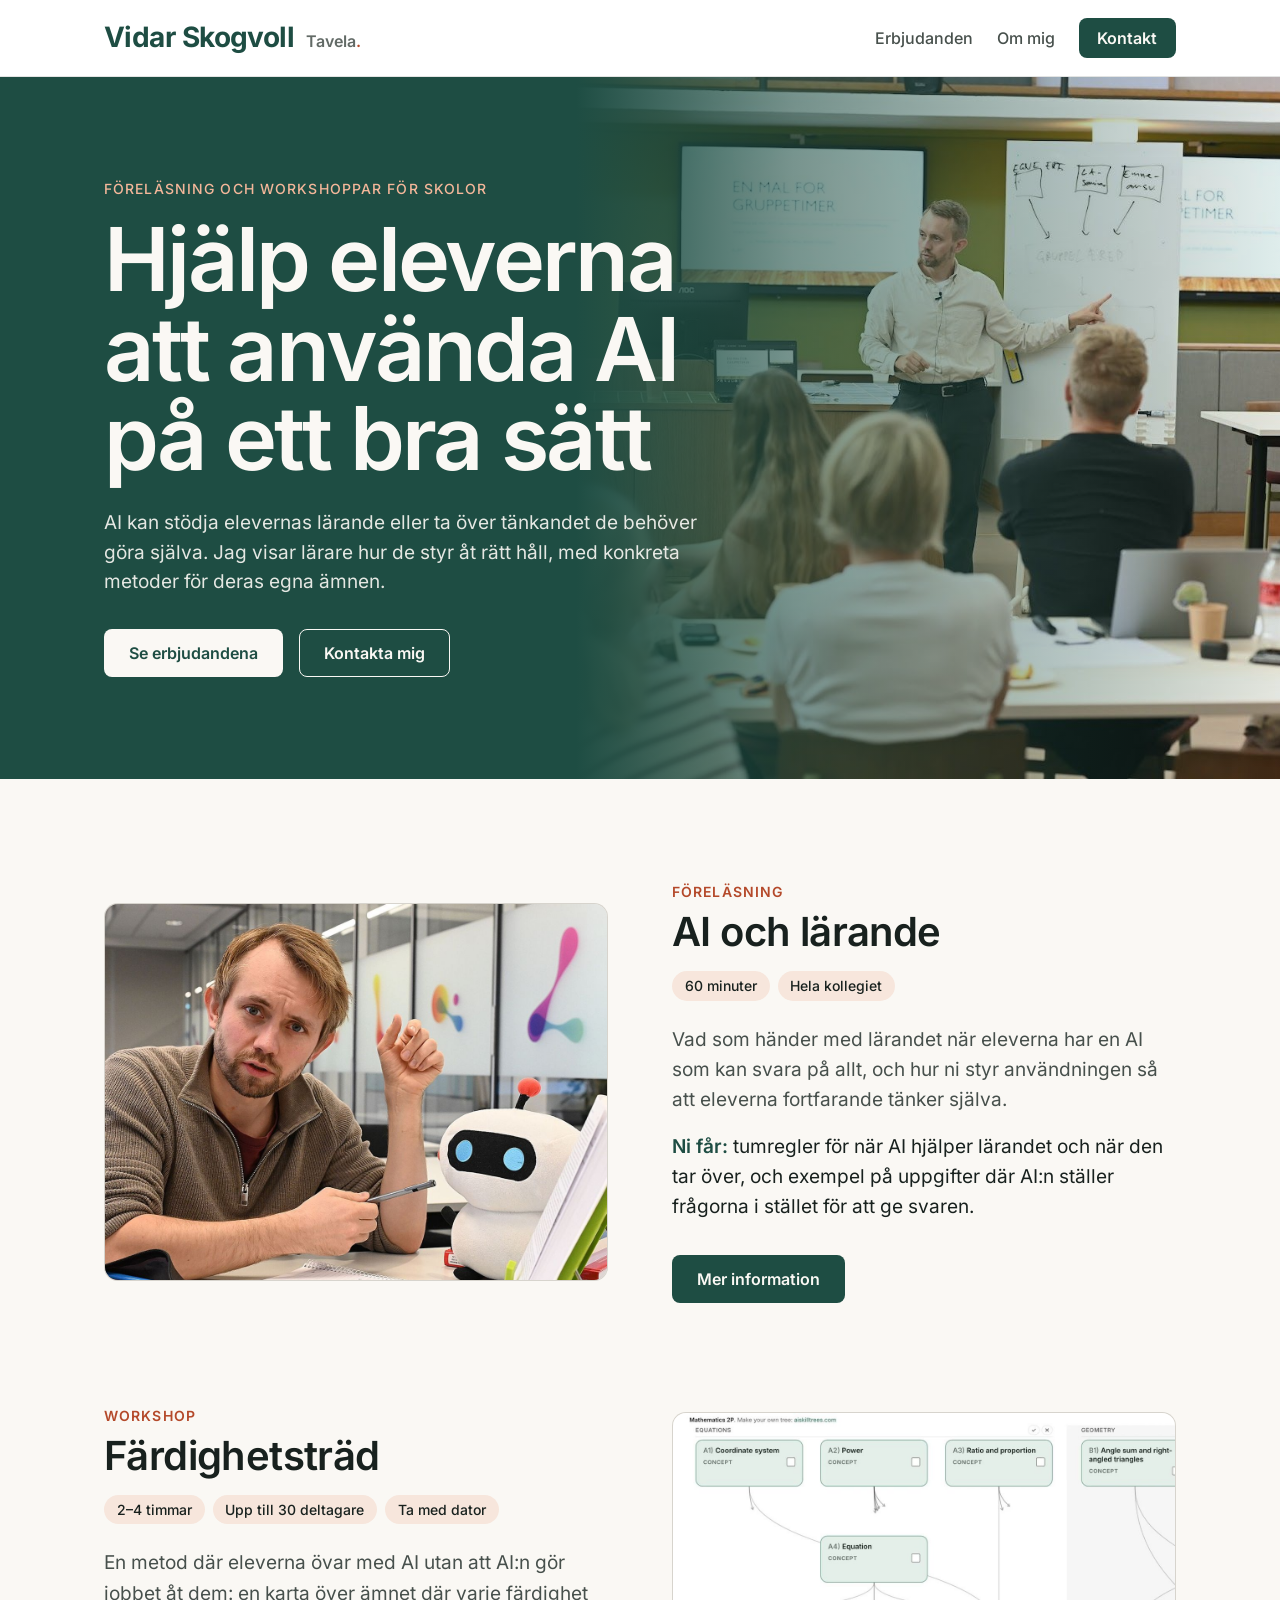
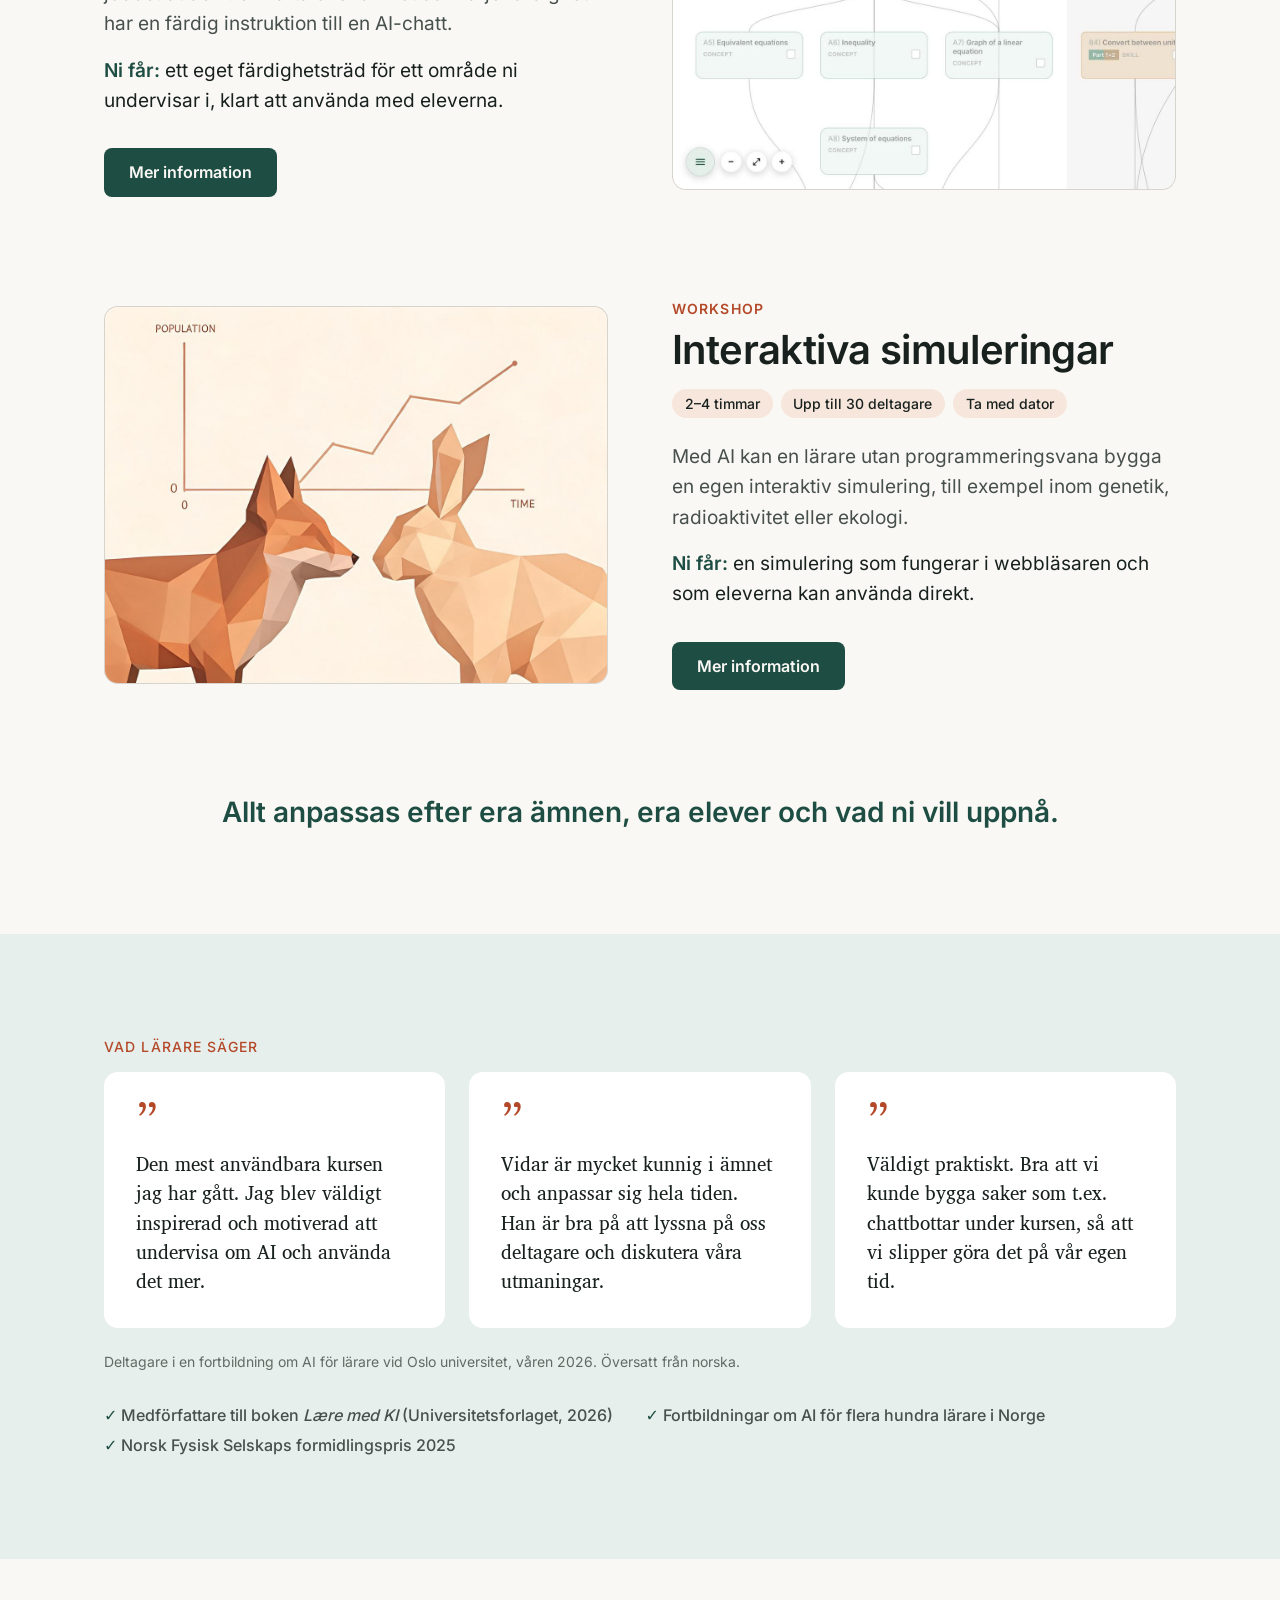
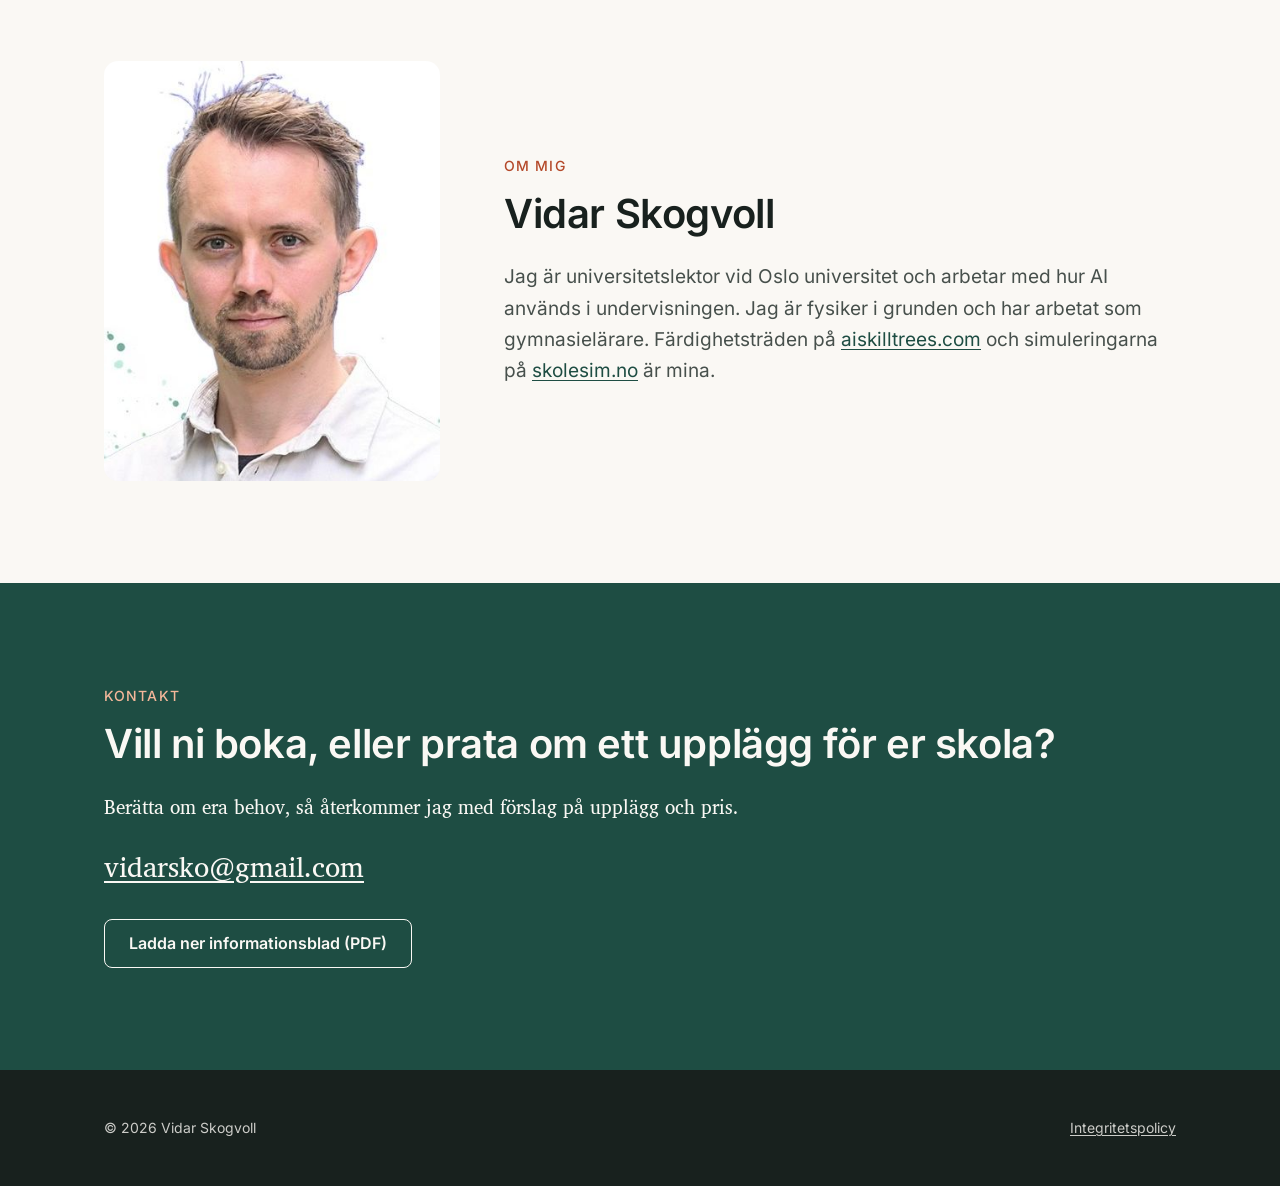
==== index.html @ fa2062f0 "Deploy from vidarsko/website_tavela_se_builder@49f4a7b1eb5ba373006892d951b7add9178bceb5" ====
<!DOCTYPE html>
<html lang="sv">
<head>
  <meta charset="utf-8">
  <meta name="viewport" content="width=device-width, initial-scale=1">
  <title>Vidar Skogvoll – föreläsning och workshoppar om AI för skolor | Tavela</title>
  <meta name="description" content="Hjälp eleverna att använda AI på ett bra sätt. Föreläsning och workshoppar för lärare om AI och lärande, färdighetsträd och interaktiva simuleringar, med Vidar Skogvoll.">

  <link rel="stylesheet" href="/css/tokens.css">
  <link rel="stylesheet" href="/css/base.css">
  <link rel="stylesheet" href="/css/components.css">

  <script src="/js/analytics.js"></script>
  <script src="/js/mail-link.js" defer></script>
</head>
<body>

  <!-- Header and footer are written out in every page (five pages) rather
       than injected with JS like on aiskilltrees.com. Change one, change all. -->
  <header class="siteheader">
    <div class="siteheader__inner">
      <a class="wordmark" href="/">Vidar Skogvoll <span class="wordmark__brand">Tavela</span></a>
      <nav class="sitenav" aria-label="Huvudmeny">
        <a href="/#erbjudanden">Erbjudanden</a>
        <a href="/#om-mig">Om mig</a>
        <a class="btn btn--primary btn--sm" href="/#kontakt">Kontakt</a>
      </nav>
    </div>
  </header>

  <main>

    <!--
      Hero, then one row per offer (the video goes between them once it
      exists). Vidar asked for this on 2026-10-27 in place of the first
      version's low intro band, accepting that the offers now need a scroll.
    -->
    <section class="band band--primary hero">
      <img class="hero__bg" src="/media/hero.jpg" width="1371" height="912" alt="">
      <div class="hero__scrim" aria-hidden="true"></div>
      <div class="band__inner hero__inner">
        <p class="eyebrow">Föreläsning och workshoppar för skolor</p>
        <h1>Hjälp eleverna att använda AI på ett bra sätt</h1>
        <p class="lede">
          AI kan stödja elevernas lärande eller ta över tänkandet de behöver göra själva.
          Jag visar lärare hur de styr åt rätt håll, med konkreta metoder för deras egna ämnen.
        </p>
        <div class="btn-row">
          <a class="btn btn--primary" href="#erbjudanden">Se erbjudandena</a>
          <a class="btn btn--ghost" href="#kontakt">Kontakta mig</a>
        </div>
      </div>
    </section>

    <!--
      The video of clips from talks and workshops goes here, between the
      hero and the offers, once it exists. A still in its place looked
      like a stray poster, so the section was taken out until then. Markup
      to put back (the .showreel styles are still in components.css; give
      .hero its overlap padding back too, see the comment there):
        <section class="band showreel" aria-label="Video">
          <div class="band__inner">
            <div class="showreel__frame">
              <video controls playsinline preload="metadata" poster="/media/showreel.jpg">
                <source src="/media/showreel.mp4" type="video/mp4">
              </video>
            </div>
          </div>
        </section>
      Self-hosted on purpose: a YouTube embed would break the privacy page's
      promise of no third-party calls besides GoatCounter.
    -->

    <!--
      Each offer: what the school gets, one concrete result ("Ni får"),
      then length and group size. From Pauline's feedback of 2026-10-27; the
      same text is in pdf_private/tavela.html, so keep the two in step.
    -->
    <section class="band" id="erbjudanden">
      <div class="band__inner">
        <h2 class="visually-hidden">Erbjudanden</h2>

        <div class="offers">

          <article class="offer">
            <div class="offer__media">
              <img src="/media/forelasning.jpg" width="1200" height="900" loading="lazy"
                   alt="Vidar Skogvoll vid ett bord med anteckningsblock och en mjukisrobot.">
            </div>
            <div>
              <p class="offer__kind">Föreläsning</p>
              <h3 class="offer__title">AI och lärande</h3>
              <ul class="chips"><li>60 minuter</li><li>Hela kollegiet</li></ul>
              <p class="offer__body">
                Vad som händer med lärandet när eleverna har en AI som kan svara på allt, och
                hur ni styr användningen så att eleverna fortfarande tänker själva.
              </p>
              <p class="offer__result">
                <strong>Ni får:</strong> tumregler för när AI hjälper lärandet och när den tar
                över, och exempel på uppgifter där AI:n ställer frågorna i stället för att ge
                svaren.
              </p>
              <a class="btn btn--primary" href="/forelasning-ai-och-larande/">Mer information</a>
            </div>
          </article>

          <article class="offer">
            <div class="offer__media">
              <img src="/media/fardighetstrad.jpg" width="1200" height="900" loading="lazy"
                   alt="Ett färdighetsträd i matematik, med noder för ekvationer och geometri.">
            </div>
            <div>
              <p class="offer__kind">Workshop</p>
              <h3 class="offer__title">Färdighetsträd</h3>
              <ul class="chips"><li>2–4 timmar</li><li>Upp till 30 deltagare</li><li>Ta med dator</li></ul>
              <p class="offer__body">
                En metod där eleverna övar med AI utan att AI:n gör jobbet åt dem: en karta
                över ämnet där varje färdighet har en färdig instruktion till en AI-chatt.
              </p>
              <p class="offer__result">
                <strong>Ni får:</strong> ett eget färdighetsträd för ett område ni undervisar i,
                klart att använda med eleverna.
              </p>
              <a class="btn btn--primary" href="/workshop-fardighetstrad/">Mer information</a>
            </div>
          </article>

          <article class="offer">
            <div class="offer__media">
              <img src="/media/simuleringar.jpg" width="1200" height="900" loading="lazy"
                   alt="Illustration till en simulering av rovdjur och bytesdjur: en räv, en hare och en populationskurva.">
            </div>
            <div>
              <p class="offer__kind">Workshop</p>
              <h3 class="offer__title">Interaktiva simuleringar</h3>
              <ul class="chips"><li>2–4 timmar</li><li>Upp till 30 deltagare</li><li>Ta med dator</li></ul>
              <p class="offer__body">
                Med AI kan en lärare utan programmeringsvana bygga en egen interaktiv
                simulering, till exempel inom genetik, radioaktivitet eller ekologi.
              </p>
              <p class="offer__result">
                <strong>Ni får:</strong> en simulering som fungerar i webbläsaren och som
                eleverna kan använda direkt.
              </p>
              <a class="btn btn--primary" href="/workshop-interaktiva-simuleringar/">Mer information</a>
            </div>
          </article>

        </div>

        <p class="tailor">Allt anpassas efter era ämnen, era elever och vad ni vill uppnå.</p>
      </div>
    </section>

    <!--
      Quotes from the ProFag:KI evaluation, spring 2026, shortened and
      translated from Norwegian. The verbatim originals are in the vault note
      GoodThings/Tilbakemeldinger fra Profag KI våren 2026 - 2026-10-27.md.
    -->
    <section class="band band--tint" id="omdomen">
      <div class="band__inner">
        <p class="eyebrow">Vad lärare säger</p>
        <h2 class="visually-hidden">Omdömen</h2>
        <div class="quotes">
          <blockquote>Den mest användbara kursen jag har gått. Jag blev väldigt inspirerad och motiverad att undervisa om AI och använda det mer.</blockquote>
          <blockquote>Vidar är mycket kunnig i ämnet och anpassar sig hela tiden. Han är bra på att lyssna på oss deltagare och diskutera våra utmaningar.</blockquote>
          <blockquote>Väldigt praktiskt. Bra att vi kunde bygga saker som t.ex. chattbottar under kursen, så att vi slipper göra det på vår egen tid.</blockquote>
        </div>
        <p class="quotes__source">Deltagare i en fortbildning om AI för lärare vid Oslo universitet, våren 2026. Översatt från norska.</p>
        <ul class="credentials">
          <li>Medförfattare till boken <i>Lære med KI</i> (Universitetsforlaget, 2026)</li>
          <li>Fortbildningar om AI för flera hundra lärare i Norge</li>
          <li>Norsk Fysisk Selskaps formidlingspris 2025</li>
        </ul>
      </div>
    </section>

    <section class="band" id="om-mig">
      <div class="band__inner about">
        <div class="about__portrait">
          <img src="/media/vidar.jpg" width="400" height="500" loading="lazy"
               alt="Porträtt av Vidar Skogvoll.">
        </div>
        <div>
          <p class="eyebrow">Om mig</p>
          <h2>Vidar Skogvoll</h2>
          <div class="prose">
            <p>
              Jag är universitetslektor vid Oslo universitet och arbetar med hur AI används i
              undervisningen. Jag är fysiker i grunden och har arbetat som gymnasielärare.
              Färdighetsträden på <a href="https://aiskilltrees.com">aiskilltrees.com</a> och
              simuleringarna på <a href="https://skolesim.no">skolesim.no</a> är mina.
            </p>
          </div>
        </div>
      </div>
    </section>

    <section class="band band--primary" id="kontakt">
      <div class="band__inner">
        <p class="eyebrow">Kontakt</p>
        <h2>Vill ni boka, eller prata om ett upplägg för er skola?</h2>
        <div class="prose">
          <p>Berätta om era behov, så återkommer jag med förslag på upplägg och pris.</p>
          <p class="lede-p">
            <a data-mail-user="vidarsko" data-mail-domain="gmail.com" hidden></a>
            <noscript>vidarsko [at] gmail [dot] com</noscript>
          </p>
        </div>
        <div class="btn-row">
          <a class="btn btn--ghost" href="/tavela.pdf">Ladda ner informationsblad (PDF)</a>
        </div>
      </div>
    </section>

  </main>

  <footer class="band band--dark sitefooter">
    <div class="band__inner sitefooter__inner">
      <p>© 2026 Vidar Skogvoll</p>
      <p><a href="/integritet/">Integritetspolicy</a></p>
    </div>
  </footer>

</body>
</html>
---- css/tokens.css ----
/* ==========================================================================
   tokens.css — the single source of truth for color, type, spacing and shape.

   Site-local design (from 2026-10-27, v2). Started from
   ui-style-banded-fullbleed v1.3, copied from aiskilltrees.com: the band
   model, the type scale and the fonts are still that system's. Vidar then
   asked for a friendlier marketing layout — a hero, a video, one row per
   offer with a photo beside the text, rounded corners — so the square rule
   and the evergreen palette are gone. See AGENTS.md, "Design".

   Palette: chalkboard green with a terracotta accent, chosen to sit apart
   from both aiskilltrees.com and the navy/blue/gold of speaker agencies.

   NO other stylesheet and NO page may hardcode a hex value or a font stack.
   If a value is missing, add a token here.
   ========================================================================== */

@import url("fonts.css");   /* self-hosted — see css/fonts.css */

:root {
  /* ---- Grounds ---------------------------------------------------------- */
  --paper:         #FAF8F4;   /* default page ground — warm off-white */
  --paper-2:       #F1EDE6;   /* alternate band, warm sand */
  --surface:       #FFFFFF;   /* cards, header */

  /* ---- Ink -------------------------------------------------------------- */
  --ink:           #18211E;   /* primary text, and the footer ground */
  --ink-2:         #47504C;   /* secondary text — 7.1:1 on --primary-tint */
  --ink-3:         #626A66;   /* muted: captions, metadata — 5.3:1 on --paper */
  --ink-inverse:   #FAF8F4;   /* text on --ink and --primary bands */
  --rule:          rgba(24, 33, 30, 0.12);
  --rule-inverse:  rgba(250, 248, 244, 0.28);

  /* ---- Primary: chalkboard green ---------------------------------------- */
  --primary:        #1E4D43;  /* hero, contact band, buttons — 9.6:1 on white */
  --primary-strong: #153A32;  /* hover/active */
  --primary-tint:   #E6EFEB;  /* the "Om mig" band */
  --scrim-strong:   rgba(30, 77, 67, 0.92);   /* --primary over the hero photo */
  --scrim-mid:      rgba(30, 77, 67, 0.6);
  --scrim-weak:     rgba(30, 77, 67, 0.1);

  /* ---- Accent: terracotta ----------------------------------------------- */
  --accent:         #B4492A;  /* eyebrows and small marks — 5.0:1 on --paper */
  --accent-soft:    #F4B79A;  /* the accent on --primary — 5.5:1 */
  --accent-tint:    #F7E6DC;  /* chip fill */

  /* ---- Shape ------------------------------------------------------------ */
  --radius:      14px;        /* photos, video, cards */
  --radius-sm:   8px;         /* buttons */
  --radius-pill: 999px;       /* chips */
  --shadow:      0 18px 40px -18px rgba(24, 33, 30, 0.35);   /* the video frame only */

  /* ---- Type ------------------------------------------------------------- */
  --font-sans:  "Inter", system-ui, -apple-system, "Segoe UI", Arial, sans-serif;
  --font-serif: "Charis SIL", "Source Serif 4", Georgia, serif;

  --step-xs:  0.875rem;                                       /* 14px — captions, metadata */
  --step-s:   1rem;                                           /* 16px — UI, labels */
  --step-m:   clamp(1.0625rem, 0.5vw + 0.95rem, 1.1875rem);   /* 17→19px — body prose */
  --step-l:   clamp(1.375rem, 1vw + 1.1rem, 1.75rem);         /* 22→28px — h3 */
  --step-xl:  clamp(1.75rem, 2vw + 1.25rem, 2.5rem);          /* 28→40px — h2 */
  --step-2xl: clamp(2.25rem, 4.5vw + 1rem, 3.75rem);          /* 36→60px — h1 */
  --step-3xl: clamp(2.75rem, 7vw + 0.5rem, 5.5rem);           /* 44→88px — hero only */

  /* ---- Spacing and measures -------------------------------------------- */
  --gutter:        clamp(1.25rem, 5vw, 4rem);   /* 20px phone → 64px desktop, INSIDE bands */
  --space-band:    clamp(3rem, 8vw, 7rem);      /* vertical padding of a band */
  --space-band-lg: clamp(4.5rem, 12vw, 10rem);  /* hero and closing CTA only */
  --measure-prose: 68ch;
  --measure-wide:  1200px;

  --space-1: 0.5rem;
  --space-2: 1rem;
  --space-3: 1.5rem;
  --space-4: 2rem;
  --space-5: 3rem;
  --space-6: 4rem;
}
---- css/base.css ----
/* ==========================================================================
   base.css — reset, element defaults, and the band model.
   Loads after tokens.css. Uses tokens only; defines no raw colors or fonts.
   ========================================================================== */

*, *::before, *::after { box-sizing: border-box; }

html {
  -webkit-text-size-adjust: 100%;
  scroll-behavior: smooth;
}

body {
  margin: 0;                       /* the page itself never has a margin */
  background: var(--paper);
  color: var(--ink);
  font-family: var(--font-sans);
  font-size: var(--step-s);
  line-height: 1.4;
  -webkit-font-smoothing: antialiased;
}

@media (prefers-reduced-motion: reduce) {
  html { scroll-behavior: auto; }
  *, *::before, *::after {
    animation-duration: 0.01ms !important;
    transition-duration: 0.01ms !important;
  }
}

img, picture, video, canvas, svg { display: block; max-width: 100%; }

/* --------------------------------------------------------------------------
   The band model — THE core rule of this system.
   A band's background always reaches both screen edges. The gutter lives
   inside, on .band__inner, never on the band.
   width:100% and NOT 100vw: 100vw includes the scrollbar and produces a few
   pixels of horizontal scroll on every section.
   -------------------------------------------------------------------------- */

.band {
  width: 100%;
  padding-block: var(--space-band);
  background: var(--paper);
}

.band__inner {
  max-width: var(--measure-wide);
  margin-inline: auto;
  padding-inline: var(--gutter);
}

.band__inner--prose { max-width: var(--measure-prose); }

/* Media that genuinely bleeds: no ceiling, no gutter. */
.band--flush { padding-block: 0; }
.band--flush .band__inner { max-width: none; padding-inline: 0; }

/* Band grounds. Separation between sections is the ground changing —
   never a border, never a shadow. */
.band--alt     { background: var(--paper-2); }
.band--tint    { background: var(--primary-tint); }
.band--primary { background: var(--primary); color: var(--ink-inverse); }
.band--dark    { background: var(--ink);     color: var(--ink-inverse); }
.band--lg      { padding-block: var(--space-band-lg); }

/* --------------------------------------------------------------------------
   Typography. Headings are sans, tight and large; running prose is serif.
   -------------------------------------------------------------------------- */

h1, h2, h3, h4, h5, h6 {
  font-family: var(--font-sans);
  font-weight: 600;
  margin: 0 0 var(--space-3);
  text-wrap: balance;
}

h1 { font-size: var(--step-2xl); line-height: 1.05; letter-spacing: -0.02em; }
h2 { font-size: var(--step-xl);  line-height: 1.15; letter-spacing: -0.01em; }
h3 { font-size: var(--step-l);   line-height: 1.25; }
h4 { font-size: var(--step-s);   line-height: 1.4;  }

p { margin: 0 0 var(--space-3); }
p:last-child, h1:last-child, h2:last-child, h3:last-child { margin-bottom: 0; }

/* Running prose: serif, comfortable measure, never wider than 68ch even
   inside a wide band. */
.prose {
  font-family: var(--font-serif);
  font-size: var(--step-m);
  line-height: 1.65;
  max-width: var(--measure-prose);
}

.lede {
  font-family: var(--font-serif);
  font-size: var(--step-l);
  line-height: 1.45;
  max-width: 46ch;
}

.eyebrow {
  font-family: var(--font-sans);
  font-size: var(--step-xs);
  font-weight: 500;
  letter-spacing: 0.08em;
  text-transform: uppercase;
  color: var(--accent);
  margin: 0 0 var(--space-2);
}

.band--dark .eyebrow,
.band--primary .eyebrow { color: var(--accent-soft); }

/* A qualifying aside inside .prose — smaller and muted, still serif, still
   prose. The catalogue's "the trees are not translated" note is the case it
   was added for. Not a callout: no box, no rule, no color. */
.prose .note {
  font-size: var(--step-s);
  color: var(--ink-3);
}

/* A lead paragraph inside .prose — one step up, for the sentence that
   carries the page. Distinct from .lede, which is hero-sized. */
.prose .lede-p {
  font-size: var(--step-l);
  line-height: 1.45;
}

/* Links in prose: colored AND underlined — never color alone. */
a {
  color: var(--primary);
  text-decoration: underline;
  text-underline-offset: 0.15em;
  transition: color 150ms ease;
}
a:hover { color: var(--primary-strong); }

.band--dark a, .band--primary a { color: var(--ink-inverse); }

:focus-visible {
  outline: 2px solid var(--primary);
  outline-offset: 3px;
}
.band--dark :focus-visible,
.band--primary :focus-visible { outline-color: var(--ink-inverse); }

hr {
  border: 0;
  border-top: 1px solid var(--rule);
  margin: var(--space-5) 0;
}

.visually-hidden {
  position: absolute;
  width: 1px; height: 1px;
  padding: 0; margin: -1px;
  overflow: hidden;
  clip-path: inset(50%);
  white-space: nowrap;
}
---- css/components.css ----
/* ==========================================================================
   components.css — header, buttons, hero, video, offer rows, about, facts,
   footer. Loads after base.css. Tokens only.
   ========================================================================== */

/* --------------------------------------------------------------------------
   Site header — white bar, gutter on the contents only. The links wrap on a
   phone instead of collapsing into a menu button; "Kontakt" is a button.
   -------------------------------------------------------------------------- */

.siteheader {
  width: 100%;
  background: var(--surface);
  border-bottom: 1px solid var(--rule);
}

.siteheader__inner {
  max-width: var(--measure-wide);
  margin-inline: auto;
  padding: var(--space-2) var(--gutter);
  display: flex;
  flex-wrap: wrap;
  align-items: center;
  justify-content: space-between;
  gap: var(--space-1) var(--space-3);
}

/* Vidar's name is the big one, Tavela the small mark beside it (Pauline's
   point that a school books him, not a brand). Text until there is a logo;
   the dot is the accent, nothing more. */
.wordmark {
  font-family: var(--font-sans);
  font-size: var(--step-l);
  font-weight: 700;
  letter-spacing: -0.02em;
  color: var(--primary);
  text-decoration: none;
}
.wordmark:hover { color: var(--primary-strong); }
.wordmark__brand {
  font-size: var(--step-s);
  font-weight: 600;
  letter-spacing: 0;
  color: var(--ink-3);
  margin-left: 0.35em;
}
.wordmark__brand::after { content: "."; color: var(--accent); }

.sitenav {
  display: flex;
  flex-wrap: wrap;
  align-items: center;
  gap: var(--space-1) var(--space-3);
  font-size: var(--step-s);
  font-weight: 500;
}
.sitenav a:not(.btn) {
  display: inline-flex;
  align-items: center;
  min-height: 44px;
  color: var(--ink-2);
  text-decoration: none;
}
.sitenav a:not(.btn):hover {
  color: var(--primary);
  text-decoration: underline;
  text-underline-offset: 0.3em;
}

/* --------------------------------------------------------------------------
   Buttons — sans, 600, slightly rounded.
   -------------------------------------------------------------------------- */

.btn {
  display: inline-flex;
  align-items: center;
  justify-content: center;
  min-height: 44px;
  padding: 0.75rem 1.5rem;
  border: 1px solid transparent;
  border-radius: var(--radius-sm);
  font-family: var(--font-sans);
  font-size: var(--step-s);
  font-weight: 600;
  text-decoration: none;
  cursor: pointer;
  transition: background-color 150ms ease, color 150ms ease, border-color 150ms ease;
}

.btn--sm { min-height: 40px; padding: 0.5rem 1.1rem; }

.btn--primary {
  background: var(--primary);
  color: var(--ink-inverse);
}
.btn--primary:hover { background: var(--primary-strong); color: var(--ink-inverse); }

.btn--ghost {
  background: transparent;
  border-color: currentColor;
  color: var(--ink);
}
.btn--ghost:hover { background: var(--ink); color: var(--ink-inverse); }

/* On a dark or primary band the pair inverts. */
.band--dark .btn--primary,
.band--primary .btn--primary {
  background: var(--ink-inverse);
  color: var(--primary);
}
.band--dark .btn--primary:hover,
.band--primary .btn--primary:hover {
  background: var(--surface);
  color: var(--primary-strong);
}
.band--dark .btn--ghost,
.band--primary .btn--ghost { color: var(--ink-inverse); }
.band--dark .btn--ghost:hover,
.band--primary .btn--ghost:hover { background: var(--ink-inverse); color: var(--primary); }

.btn-row {
  display: flex;
  flex-wrap: wrap;
  gap: var(--space-2);
  margin-top: var(--space-4);
}

/* --------------------------------------------------------------------------
   Hero — a photo of Vidar teaching behind a green scrim, like
   aiskilltrees.com's. When the video is back under it, add
   clamp(4rem, 14vw, 12rem) to the bottom padding: that is the room the
   video frame overlaps.
   -------------------------------------------------------------------------- */

.hero {
  position: relative;
  overflow: hidden;
  padding-block: var(--space-band);
}

/* On a phone the photo fills the band under a dense scrim. From 900px it
   covers only the right part, so Vidar stands beside the headline rather
   than behind it, and the scrim fades from solid green into the photo. */
.hero__bg {
  position: absolute;
  inset: 0;
  width: 100%;
  height: 100%;
  object-fit: cover;
  object-position: 50% 30%;
}

.hero__scrim {
  position: absolute;
  inset: 0;
  background: var(--scrim-strong);
}

@media (min-width: 900px) {
  .hero__bg { left: auto; width: 55%; }
  .hero__scrim {
    background: linear-gradient(90deg,
      var(--primary) 0%, var(--primary) 45%,
      var(--scrim-mid) 62%, var(--scrim-weak) 100%);
  }
}

.hero__inner { position: relative; }

.hero h1 {
  font-size: var(--step-3xl);
  line-height: 1.02;
  letter-spacing: -0.03em;
  max-width: 14ch;
  margin-bottom: var(--space-3);
}

.hero .lede {
  font-family: var(--font-sans);
  font-size: var(--step-m);
  line-height: 1.55;
  max-width: 52ch;
  opacity: 0.9;
}

/* --------------------------------------------------------------------------
   Video — pulled up over the hero's bottom edge. Not on the page until the
   video exists; see the comment in index.html.
   -------------------------------------------------------------------------- */

/* Positioned so it paints above the hero it overlaps, and transparent so
   its own ground does not cover the hero beside the frame. */
.showreel { padding-block: 0; position: relative; z-index: 1; background: transparent; }

.showreel__frame {
  margin-top: calc(-1 * clamp(4rem, 14vw, 12rem));
  aspect-ratio: 16 / 9;
  border-radius: var(--radius);
  overflow: hidden;
  background: var(--ink);
  box-shadow: var(--shadow);
}

.showreel__frame img,
.showreel__frame video {
  width: 100%;
  height: 100%;
  object-fit: cover;
}

/* --------------------------------------------------------------------------
   Offer rows — photo on one side, kind / title / chips / text / button on
   the other. Every second row puts the photo on the right. On a phone the
   photo goes above the text.
   -------------------------------------------------------------------------- */

.offers {
  display: grid;
  gap: var(--space-band);
}

.offer {
  display: grid;
  gap: var(--space-4);
  align-items: center;
}
@media (min-width: 900px) {
  .offer { grid-template-columns: minmax(0, 1fr) minmax(0, 1fr); gap: var(--space-6); }
  .offer:nth-child(even) .offer__media { order: 2; }
}

.offer__media {
  aspect-ratio: 4 / 3;
  border-radius: var(--radius);
  overflow: hidden;
  background: var(--paper-2);
  border: 1px solid var(--rule);   /* a white screenshot needs the edge */
}
.offer__media img { width: 100%; height: 100%; object-fit: cover; }

.offer__kind {
  font-size: var(--step-xs);
  font-weight: 600;
  letter-spacing: 0.08em;
  text-transform: uppercase;
  color: var(--accent);
  margin: 0 0 var(--space-1);
}

.offer__title {
  font-size: var(--step-xl);
  line-height: 1.15;
  letter-spacing: -0.015em;
  margin: 0 0 var(--space-2);
}

.chips {
  display: flex;
  flex-wrap: wrap;
  gap: var(--space-1);
  list-style: none;
  padding: 0;
  margin: 0 0 var(--space-3);
}
.chips li {
  font-size: var(--step-xs);
  font-weight: 500;
  color: var(--ink);
  background: var(--accent-tint);
  border-radius: var(--radius-pill);
  padding: 0.3rem 0.8rem;
}

.offer__body {
  font-size: var(--step-m);
  line-height: 1.6;
  color: var(--ink-2);
  max-width: 52ch;
  margin: 0 0 var(--space-2);
}

.offer__result {
  font-size: var(--step-m);
  line-height: 1.6;
  max-width: 52ch;
  margin: 0 0 var(--space-4);
}
.offer__result strong { color: var(--primary); font-weight: 600; }

.tailor {
  margin: var(--space-band) 0 0;
  text-align: center;
  font-size: var(--step-l);
  font-weight: 600;
  color: var(--primary);
  text-wrap: balance;
}

/* --------------------------------------------------------------------------
   Quotes — three cards on the tinted band, then the credentials.
   -------------------------------------------------------------------------- */

.quotes {
  display: grid;
  gap: var(--space-3);
  margin: var(--space-2) 0 var(--space-3);
}
@media (min-width: 900px) {
  .quotes { grid-template-columns: repeat(3, minmax(0, 1fr)); }
}

.quotes blockquote {
  margin: 0;
  background: var(--surface);
  border-radius: var(--radius);
  padding: var(--space-4);
  font-family: var(--font-serif);
  font-size: var(--step-m);
  line-height: 1.55;
}
.quotes blockquote::before {
  content: "\201D";
  display: block;
  font-size: 2.5em;
  line-height: 0.6;
  color: var(--accent);
  margin-bottom: var(--space-2);
}

.quotes__source {
  font-size: var(--step-xs);
  color: var(--ink-3);
  margin-bottom: var(--space-4);
}

.credentials {
  display: flex;
  flex-wrap: wrap;
  gap: var(--space-1) var(--space-4);
  list-style: none;
  padding: 0;
  margin: 0;
  font-weight: 500;
  color: var(--ink-2);
}
.credentials li::before { content: "\2713\00a0"; color: var(--primary); font-weight: 700; }

/* --------------------------------------------------------------------------
   About — portrait left, text right. Short on purpose.
   -------------------------------------------------------------------------- */

.about {
  display: grid;
  gap: var(--space-4);
  align-items: center;
}
@media (min-width: 900px) {
  .about { grid-template-columns: minmax(0, 1fr) minmax(0, 2fr); gap: var(--space-6); }
}

.about__portrait {
  aspect-ratio: 4 / 5;
  max-width: 22rem;
  border-radius: var(--radius);
  overflow: hidden;
  background: var(--surface);
}
.about__portrait img { width: 100%; height: 100%; object-fit: cover; }

.about .prose { font-family: var(--font-sans); color: var(--ink-2); }

/* --------------------------------------------------------------------------
   Facts — the short key/value list at the top of each offer page.
   -------------------------------------------------------------------------- */

.facts {
  display: grid;
  grid-template-columns: repeat(auto-fit, minmax(min(100%, 12rem), 1fr));
  gap: var(--space-2);
  margin: var(--space-4) 0 0;
}
.facts div {
  background: var(--surface);
  border: 1px solid var(--rule);
  border-radius: var(--radius);
  padding: var(--space-3);
}
.facts dt {
  font-size: var(--step-xs);
  font-weight: 600;
  letter-spacing: 0.08em;
  text-transform: uppercase;
  color: var(--accent);
  margin: 0 0 var(--space-1);
}
.facts dd { margin: 0; font-weight: 500; }

/* Lists inside prose keep the serif and the measure. */
.prose ul, .prose ol { padding-left: 1.25em; margin: 0 0 var(--space-3); }
.prose li { margin-bottom: var(--space-1); }
.prose h2 { margin-top: var(--space-5); }
.prose h2:first-child { margin-top: 0; }

.backlink {
  display: inline-flex;
  align-items: center;
  min-height: 44px;
  font-weight: 500;
  margin-bottom: var(--space-3);
}

/* --------------------------------------------------------------------------
   Footer
   -------------------------------------------------------------------------- */

.sitefooter {
  font-size: var(--step-xs);
  padding-block: var(--space-5);
}

.sitefooter__inner {
  display: flex;
  flex-wrap: wrap;
  gap: var(--space-2) var(--space-5);
  justify-content: space-between;
  align-items: baseline;
}

.sitefooter p { margin: 0; opacity: 0.8; }
.sitefooter a { color: var(--ink-inverse); }
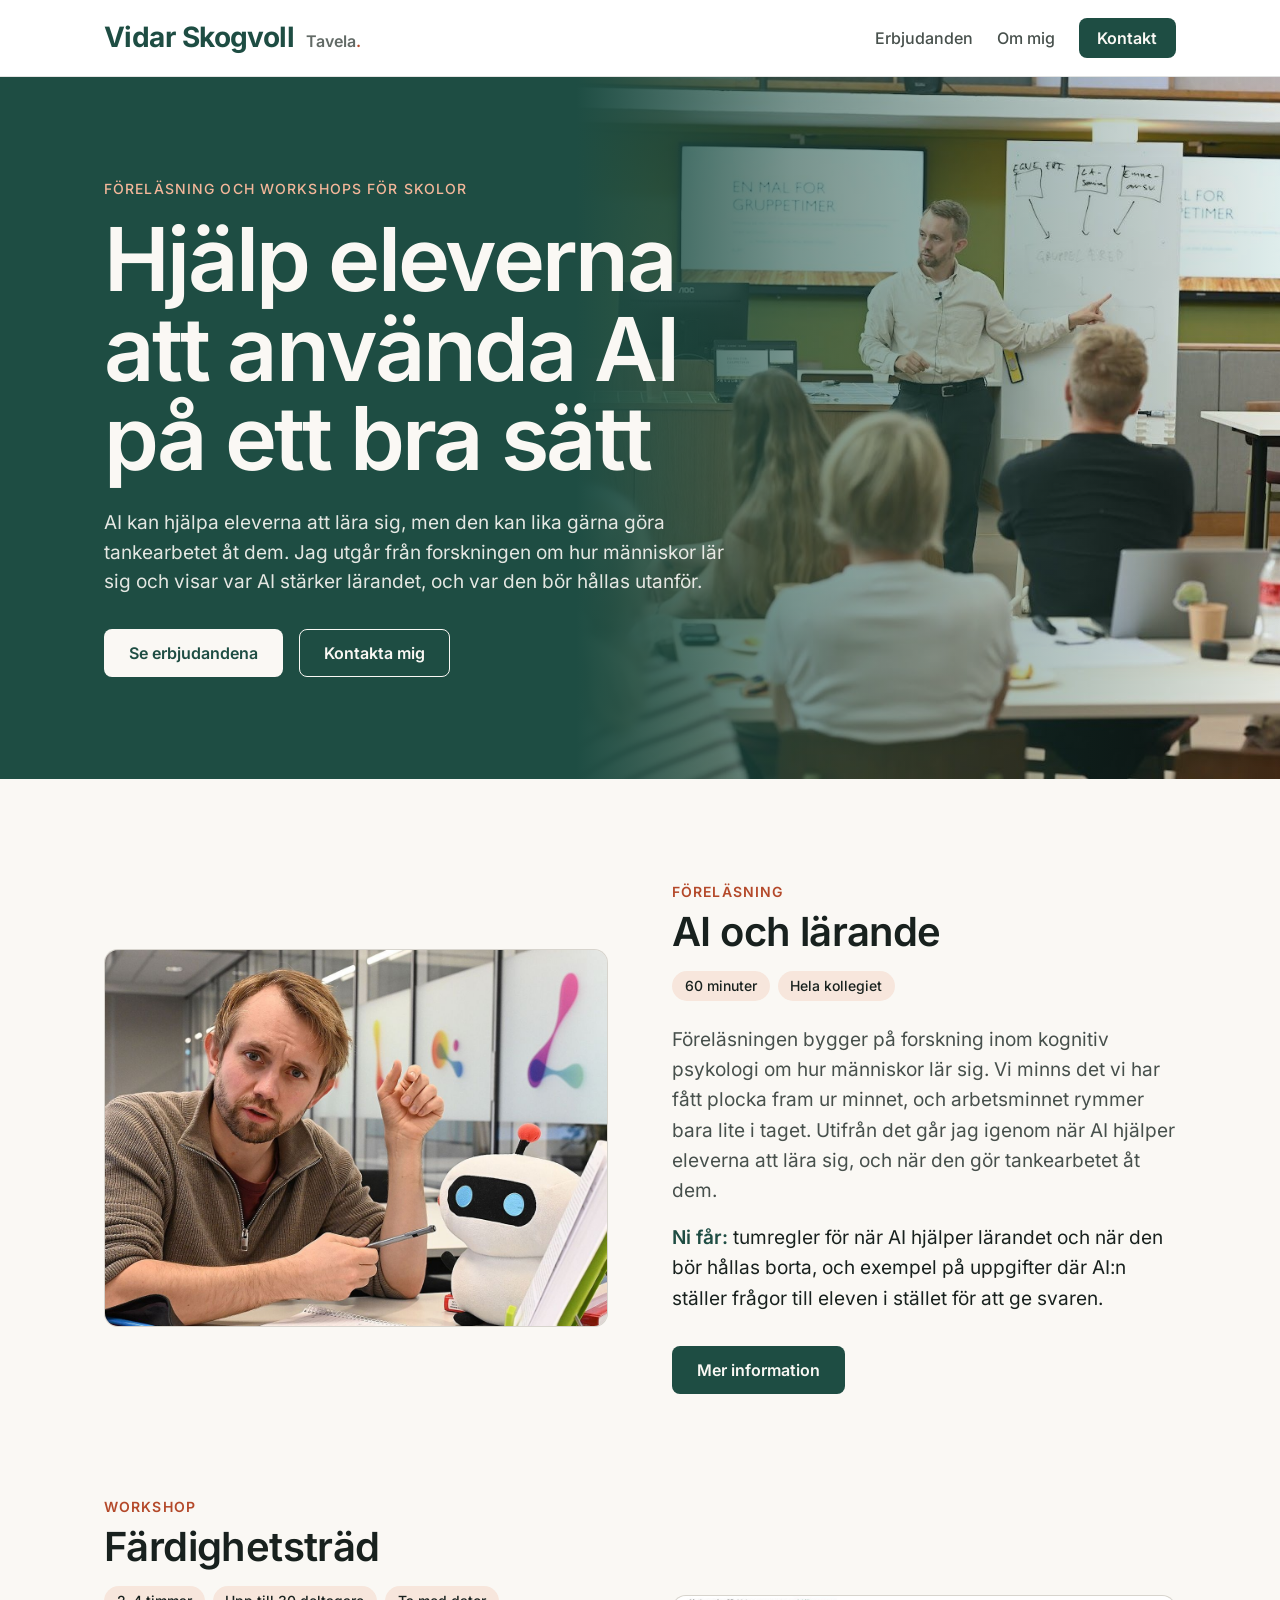
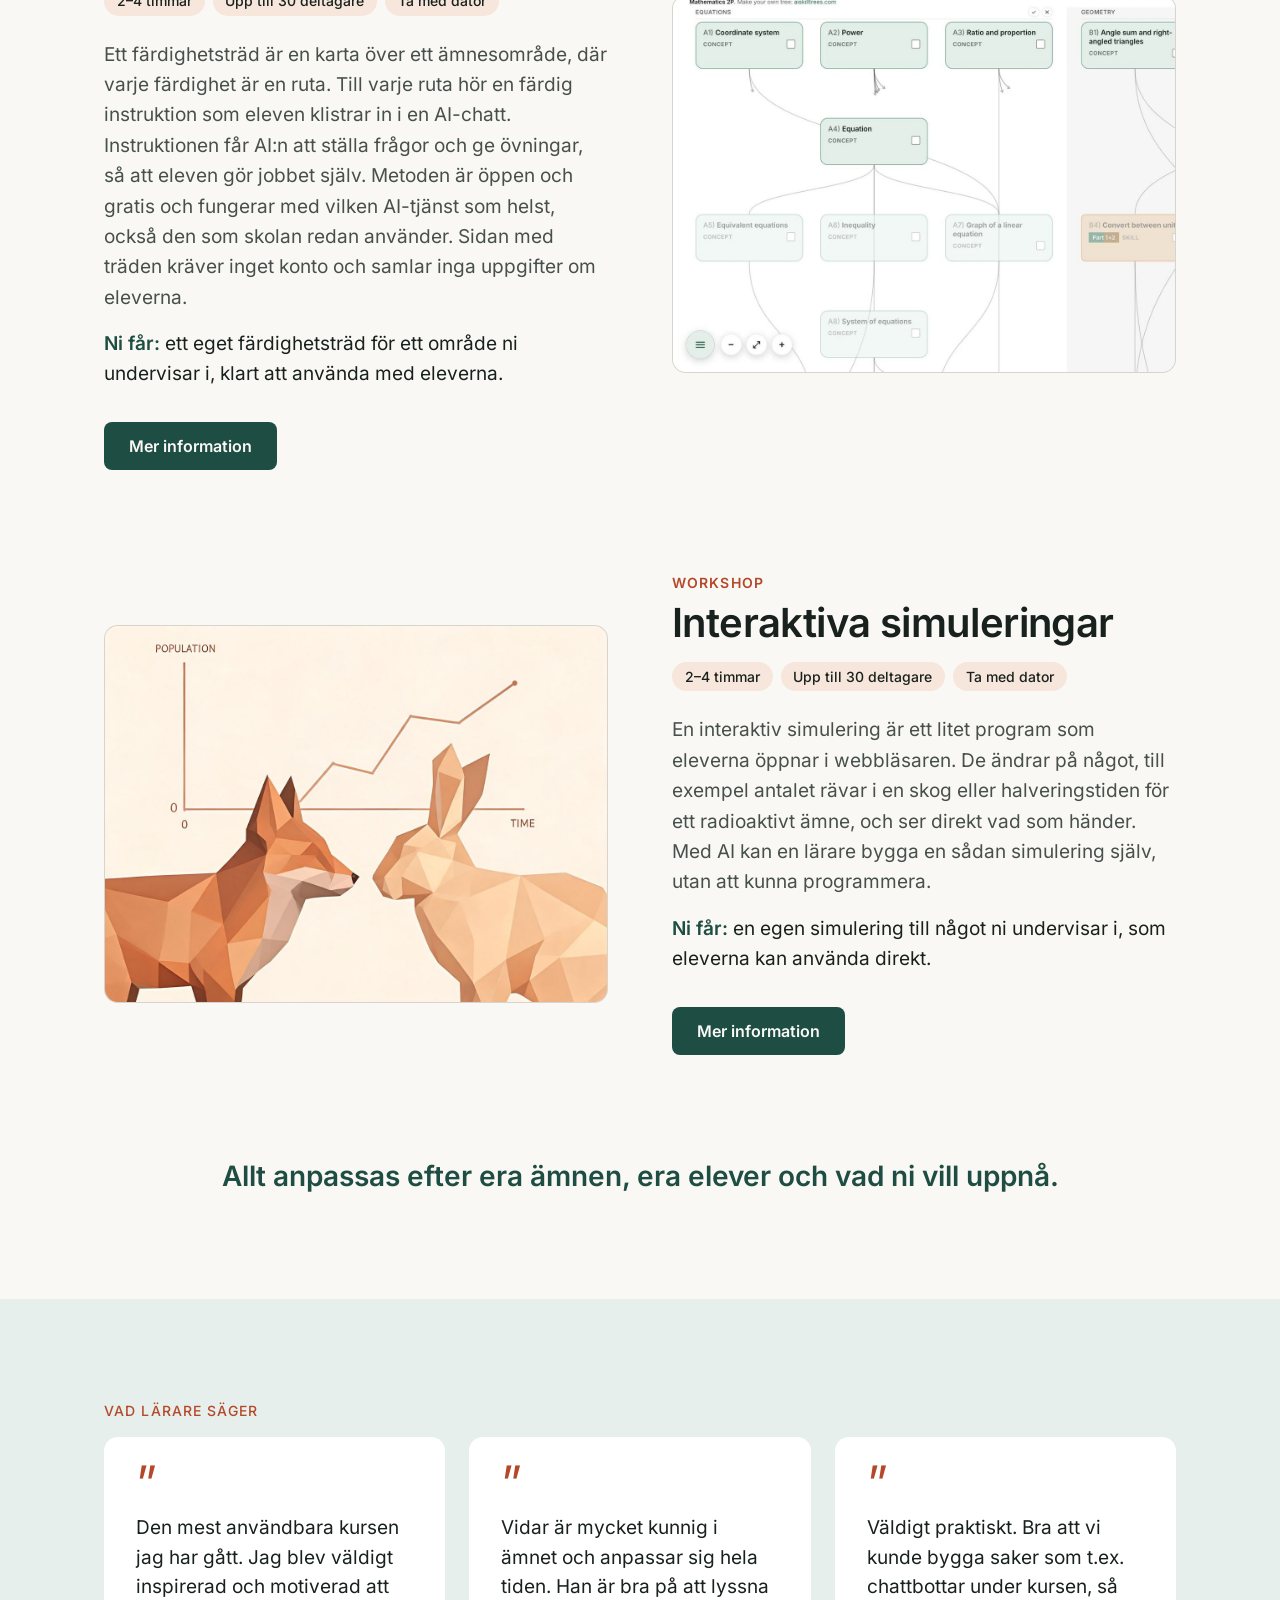
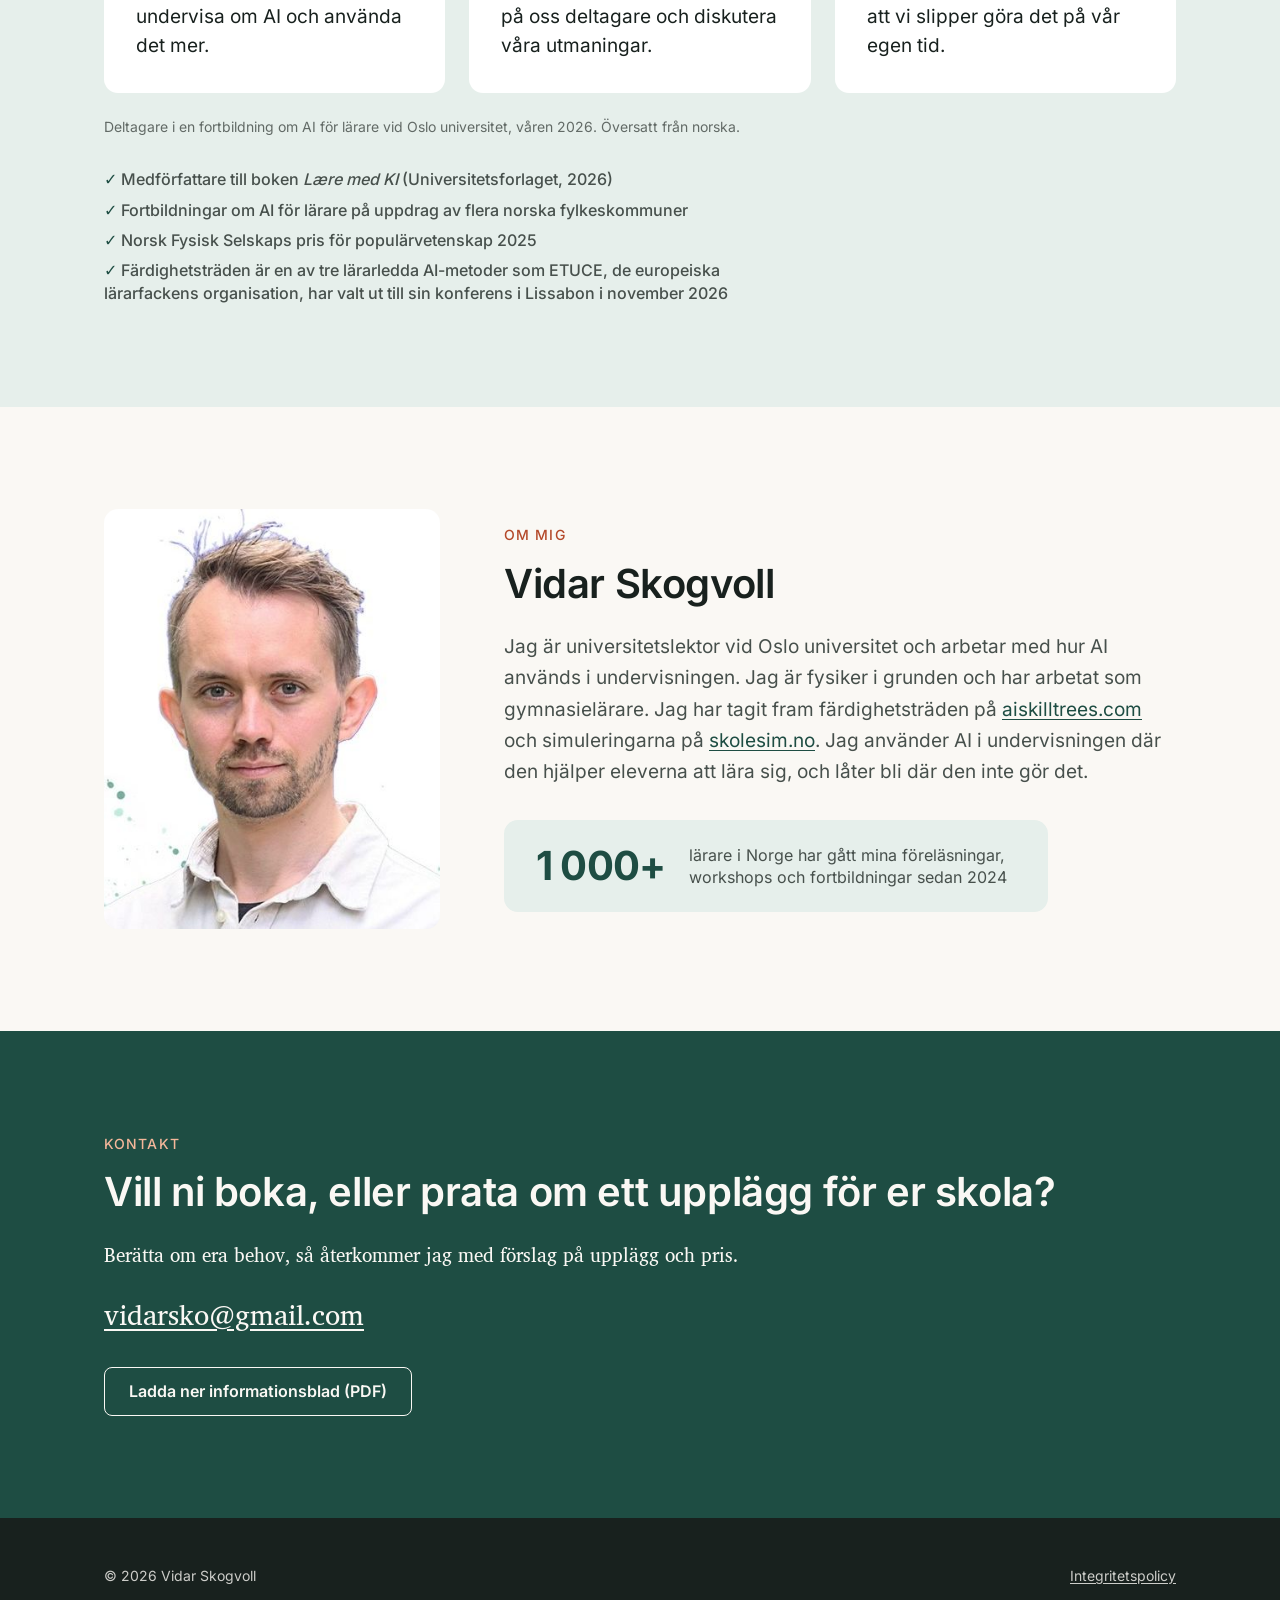
==== commit 019eece5: "Deploy from vidarsko/website_tavela_se_builder@faa1a9ddd181d11e290a9e25520fd271e6ff501f" ====
--- a/index.html
+++ b/index.html
@@ -3,8 +3,8 @@
 <head>
   <meta charset="utf-8">
   <meta name="viewport" content="width=device-width, initial-scale=1">
-  <title>Vidar Skogvoll – föreläsning och workshoppar om AI för skolor | Tavela</title>
-  <meta name="description" content="Hjälp eleverna att använda AI på ett bra sätt. Föreläsning och workshoppar för lärare om AI och lärande, färdighetsträd och interaktiva simuleringar, med Vidar Skogvoll.">
+  <title>Vidar Skogvoll – föreläsning och workshops om AI för skolor | Tavela</title>
+  <meta name="description" content="Hjälp eleverna att använda AI på ett bra sätt. Föreläsning och workshops för lärare om AI och lärande, färdighetsträd och interaktiva simuleringar, med Vidar Skogvoll.">
 
   <link rel="stylesheet" href="/css/tokens.css">
   <link rel="stylesheet" href="/css/base.css">
@@ -39,11 +39,12 @@
       <img class="hero__bg" src="/media/hero.jpg" width="1371" height="912" alt="">
       <div class="hero__scrim" aria-hidden="true"></div>
       <div class="band__inner hero__inner">
-        <p class="eyebrow">Föreläsning och workshoppar för skolor</p>
+        <p class="eyebrow">Föreläsning och workshops för skolor</p>
         <h1>Hjälp eleverna att använda AI på ett bra sätt</h1>
         <p class="lede">
-          AI kan stödja elevernas lärande eller ta över tänkandet de behöver göra själva.
-          Jag visar lärare hur de styr åt rätt håll, med konkreta metoder för deras egna ämnen.
+          AI kan hjälpa eleverna att lära sig, men den kan lika gärna göra tankearbetet åt dem.
+          Jag utgår från forskningen om hur människor lär sig och visar var AI stärker
+          lärandet, och var den bör hållas utanför.
         </p>
         <div class="btn-row">
           <a class="btn btn--primary" href="#erbjudanden">Se erbjudandena</a>
@@ -92,13 +93,15 @@
               <h3 class="offer__title">AI och lärande</h3>
               <ul class="chips"><li>60 minuter</li><li>Hela kollegiet</li></ul>
               <p class="offer__body">
-                Vad som händer med lärandet när eleverna har en AI som kan svara på allt, och
-                hur ni styr användningen så att eleverna fortfarande tänker själva.
+                Föreläsningen bygger på forskning inom kognitiv psykologi om hur människor lär
+                sig. Vi minns det vi har fått plocka fram ur minnet, och arbetsminnet rymmer bara
+                lite i taget. Utifrån det går jag igenom när AI hjälper eleverna att lära sig, och
+                när den gör tankearbetet åt dem.
               </p>
               <p class="offer__result">
-                <strong>Ni får:</strong> tumregler för när AI hjälper lärandet och när den tar
-                över, och exempel på uppgifter där AI:n ställer frågorna i stället för att ge
-                svaren.
+                <strong>Ni får:</strong> tumregler för när AI hjälper lärandet och när den bör
+                hållas borta, och exempel på uppgifter där AI:n ställer frågor till eleven i
+                stället för att ge svaren.
               </p>
               <a class="btn btn--primary" href="/forelasning-ai-och-larande/">Mer information</a>
             </div>
@@ -114,8 +117,12 @@
               <h3 class="offer__title">Färdighetsträd</h3>
               <ul class="chips"><li>2–4 timmar</li><li>Upp till 30 deltagare</li><li>Ta med dator</li></ul>
               <p class="offer__body">
-                En metod där eleverna övar med AI utan att AI:n gör jobbet åt dem: en karta
-                över ämnet där varje färdighet har en färdig instruktion till en AI-chatt.
+                Ett färdighetsträd är en karta över ett ämnesområde, där varje färdighet är en
+                ruta. Till varje ruta hör en färdig instruktion som eleven klistrar in i en
+                AI-chatt. Instruktionen får AI:n att ställa frågor och ge övningar, så att eleven
+                gör jobbet själv. Metoden är öppen och gratis och fungerar med vilken AI-tjänst
+                som helst, också den som skolan redan använder. Sidan med träden kräver inget
+                konto och samlar inga uppgifter om eleverna.
               </p>
               <p class="offer__result">
                 <strong>Ni får:</strong> ett eget färdighetsträd för ett område ni undervisar i,
@@ -135,11 +142,13 @@
               <h3 class="offer__title">Interaktiva simuleringar</h3>
               <ul class="chips"><li>2–4 timmar</li><li>Upp till 30 deltagare</li><li>Ta med dator</li></ul>
               <p class="offer__body">
-                Med AI kan en lärare utan programmeringsvana bygga en egen interaktiv
-                simulering, till exempel inom genetik, radioaktivitet eller ekologi.
+                En interaktiv simulering är ett litet program som eleverna öppnar i webbläsaren.
+                De ändrar på något, till exempel antalet rävar i en skog eller halveringstiden
+                för ett radioaktivt ämne, och ser direkt vad som händer. Med AI kan en lärare
+                bygga en sådan simulering själv, utan att kunna programmera.
               </p>
               <p class="offer__result">
-                <strong>Ni får:</strong> en simulering som fungerar i webbläsaren och som
+                <strong>Ni får:</strong> en egen simulering till något ni undervisar i, som
                 eleverna kan använda direkt.
               </p>
               <a class="btn btn--primary" href="/workshop-interaktiva-simuleringar/">Mer information</a>
@@ -169,8 +178,10 @@
         <p class="quotes__source">Deltagare i en fortbildning om AI för lärare vid Oslo universitet, våren 2026. Översatt från norska.</p>
         <ul class="credentials">
           <li>Medförfattare till boken <i>Lære med KI</i> (Universitetsforlaget, 2026)</li>
-          <li>Fortbildningar om AI för flera hundra lärare i Norge</li>
-          <li>Norsk Fysisk Selskaps formidlingspris 2025</li>
+          <li>Fortbildningar om AI för lärare på uppdrag av flera norska fylkeskommuner</li>
+          <li>Norsk Fysisk Selskaps pris för populärvetenskap 2025</li>
+          <li>Färdighetsträden är en av tre lärarledda AI-metoder som ETUCE, de europeiska
+            lärarfackens organisation, har valt ut till sin konferens i Lissabon i november 2026</li>
         </ul>
       </div>
     </section>
@@ -187,11 +198,21 @@
           <div class="prose">
             <p>
               Jag är universitetslektor vid Oslo universitet och arbetar med hur AI används i
-              undervisningen. Jag är fysiker i grunden och har arbetat som gymnasielärare.
-              Färdighetsträden på <a href="https://aiskilltrees.com">aiskilltrees.com</a> och
-              simuleringarna på <a href="https://skolesim.no">skolesim.no</a> är mina.
+              undervisningen. Jag är fysiker i grunden och har arbetat som gymnasielärare. Jag
+              har tagit fram färdighetsträden på <a href="https://aiskilltrees.com">aiskilltrees.com</a>
+              och simuleringarna på <a href="https://skolesim.no">skolesim.no</a>. Jag använder
+              AI i undervisningen där den hjälper eleverna att lära sig, och låter bli där den
+              inte gör det.
             </p>
           </div>
+          <!-- The teacher count. Summed from Vidar's lecture notes in the vault
+               (Resources/Rekkevidde.md, row "lærere"): about 850 registered on
+               2026-10-29, with many sessions still uncounted; Vidar chose
+               "över 1 000". -->
+          <p class="stat">
+            <span class="stat__num">1&nbsp;000+</span>
+            <span class="stat__text">lärare i Norge har gått mina föreläsningar, workshops och fortbildningar sedan 2024</span>
+          </p>
         </div>
       </div>
     </section>
--- a/css/components.css
+++ b/css/components.css
@@ -314,7 +314,8 @@
   background: var(--surface);
   border-radius: var(--radius);
   padding: var(--space-4);
-  font-family: var(--font-serif);
+  /* Sans like the rest of the page: in serif the quotes read as Times
+     New Roman (Pauline, 2026-10-27). */
   font-size: var(--step-m);
   line-height: 1.55;
 }
@@ -333,10 +334,11 @@
   margin-bottom: var(--space-4);
 }
 
+/* One per line: the ETUCE item is a full sentence and wraps badly in a row. */
 .credentials {
-  display: flex;
-  flex-wrap: wrap;
-  gap: var(--space-1) var(--space-4);
+  display: grid;
+  gap: var(--space-1);
+  max-width: 68ch;
   list-style: none;
   padding: 0;
   margin: 0;
@@ -366,6 +368,27 @@
   background: var(--surface);
 }
 .about__portrait img { width: 100%; height: 100%; object-fit: cover; }
+
+/* The teacher count under "Om mig" (Pauline's wish, 2026-10-29). */
+.stat {
+  display: flex;
+  align-items: center;
+  gap: var(--space-3);
+  margin: var(--space-4) 0 0;
+  padding: var(--space-3) var(--space-4);
+  max-width: 34rem;
+  background: var(--primary-tint);
+  border-radius: var(--radius);
+}
+.stat__num {
+  flex: none;
+  font-size: var(--step-xl);
+  font-weight: 700;
+  letter-spacing: -0.02em;
+  line-height: 1;
+  color: var(--primary);
+}
+.stat__text { color: var(--ink-2); line-height: 1.4; }
 
 .about .prose { font-family: var(--font-sans); color: var(--ink-2); }
 
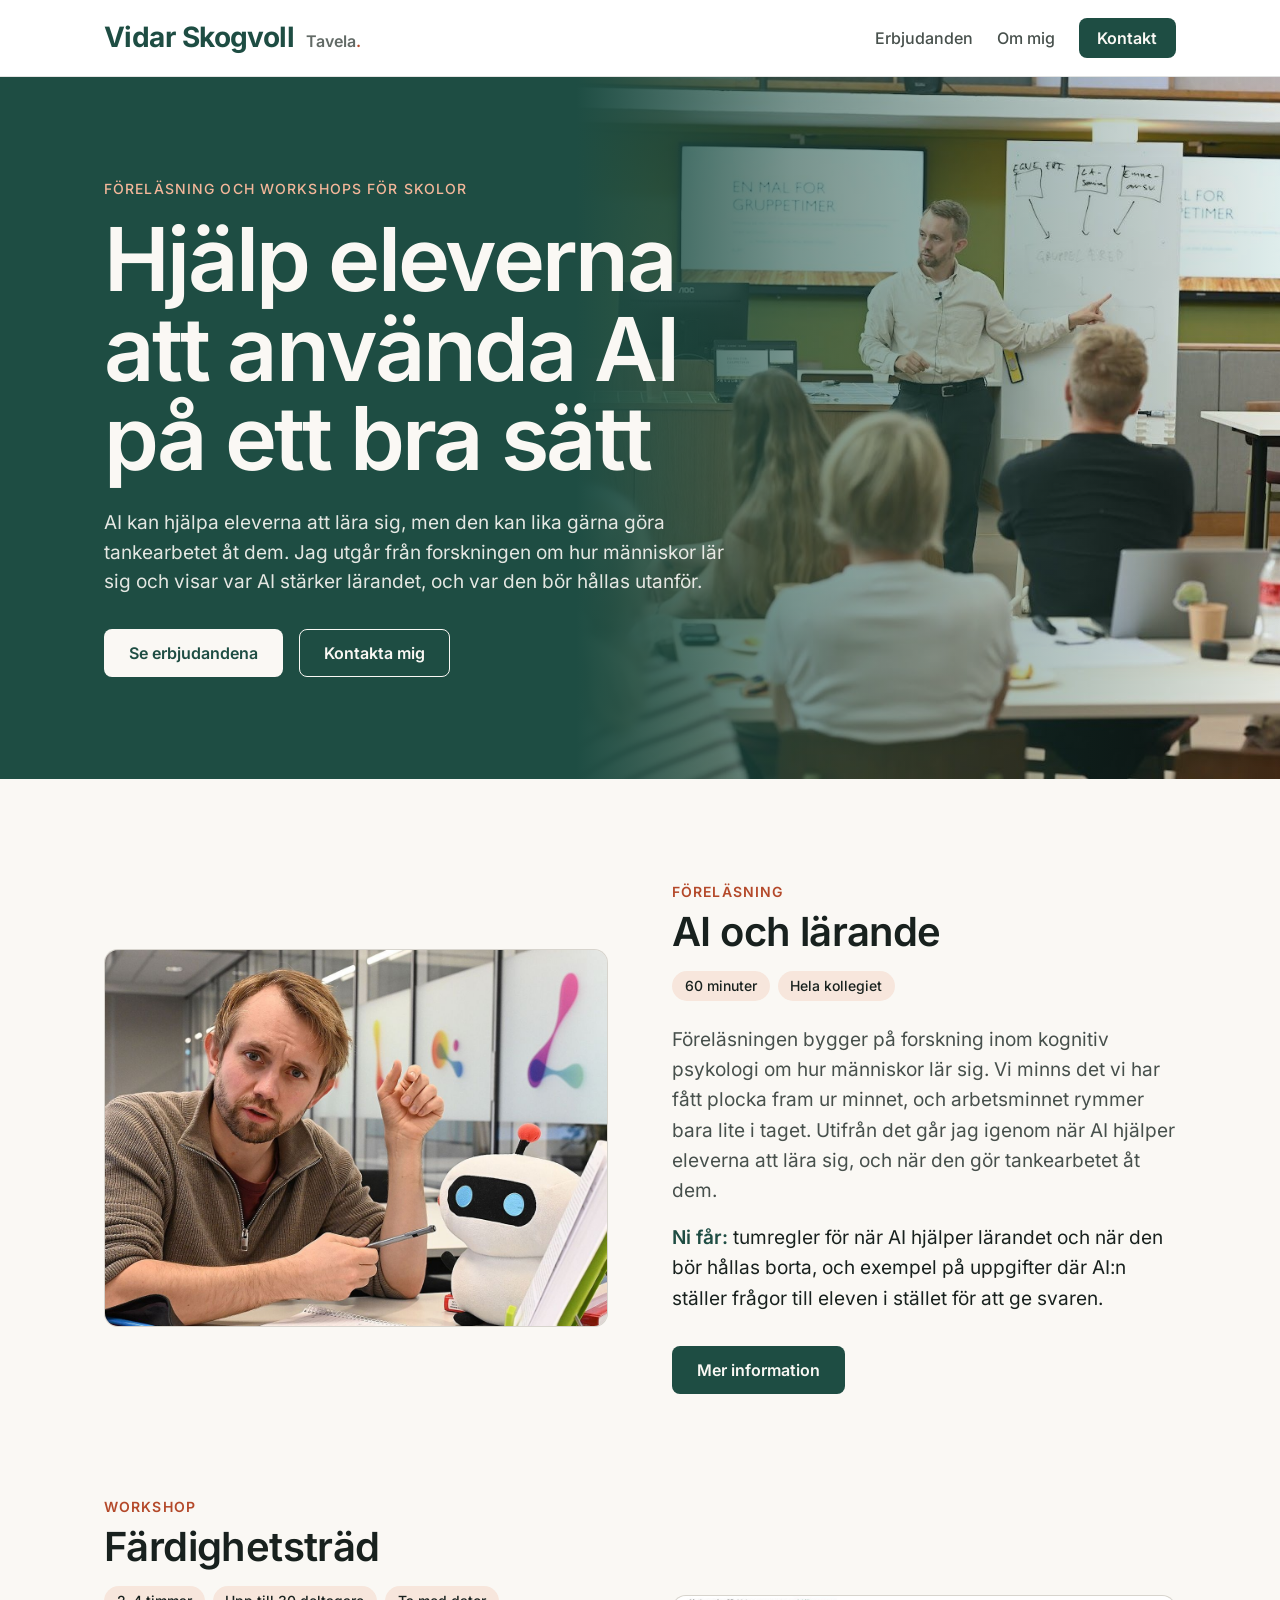
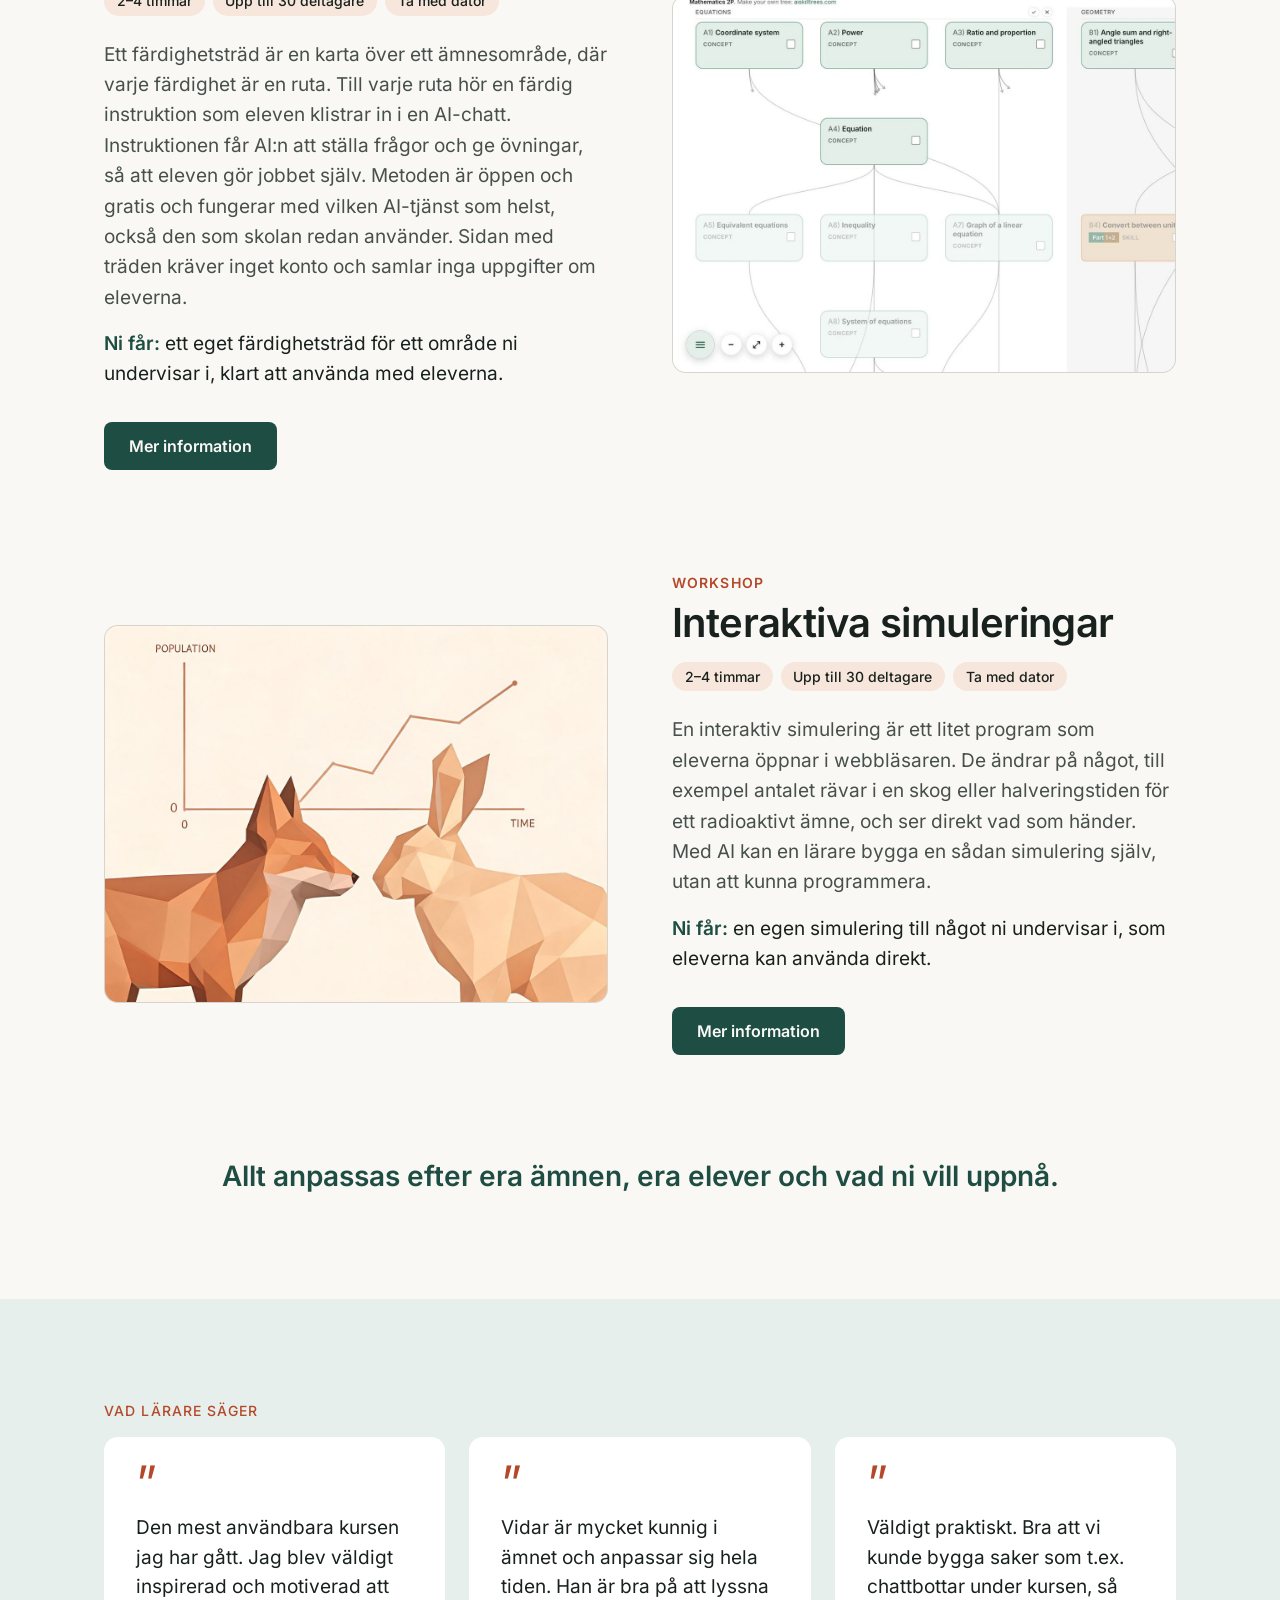
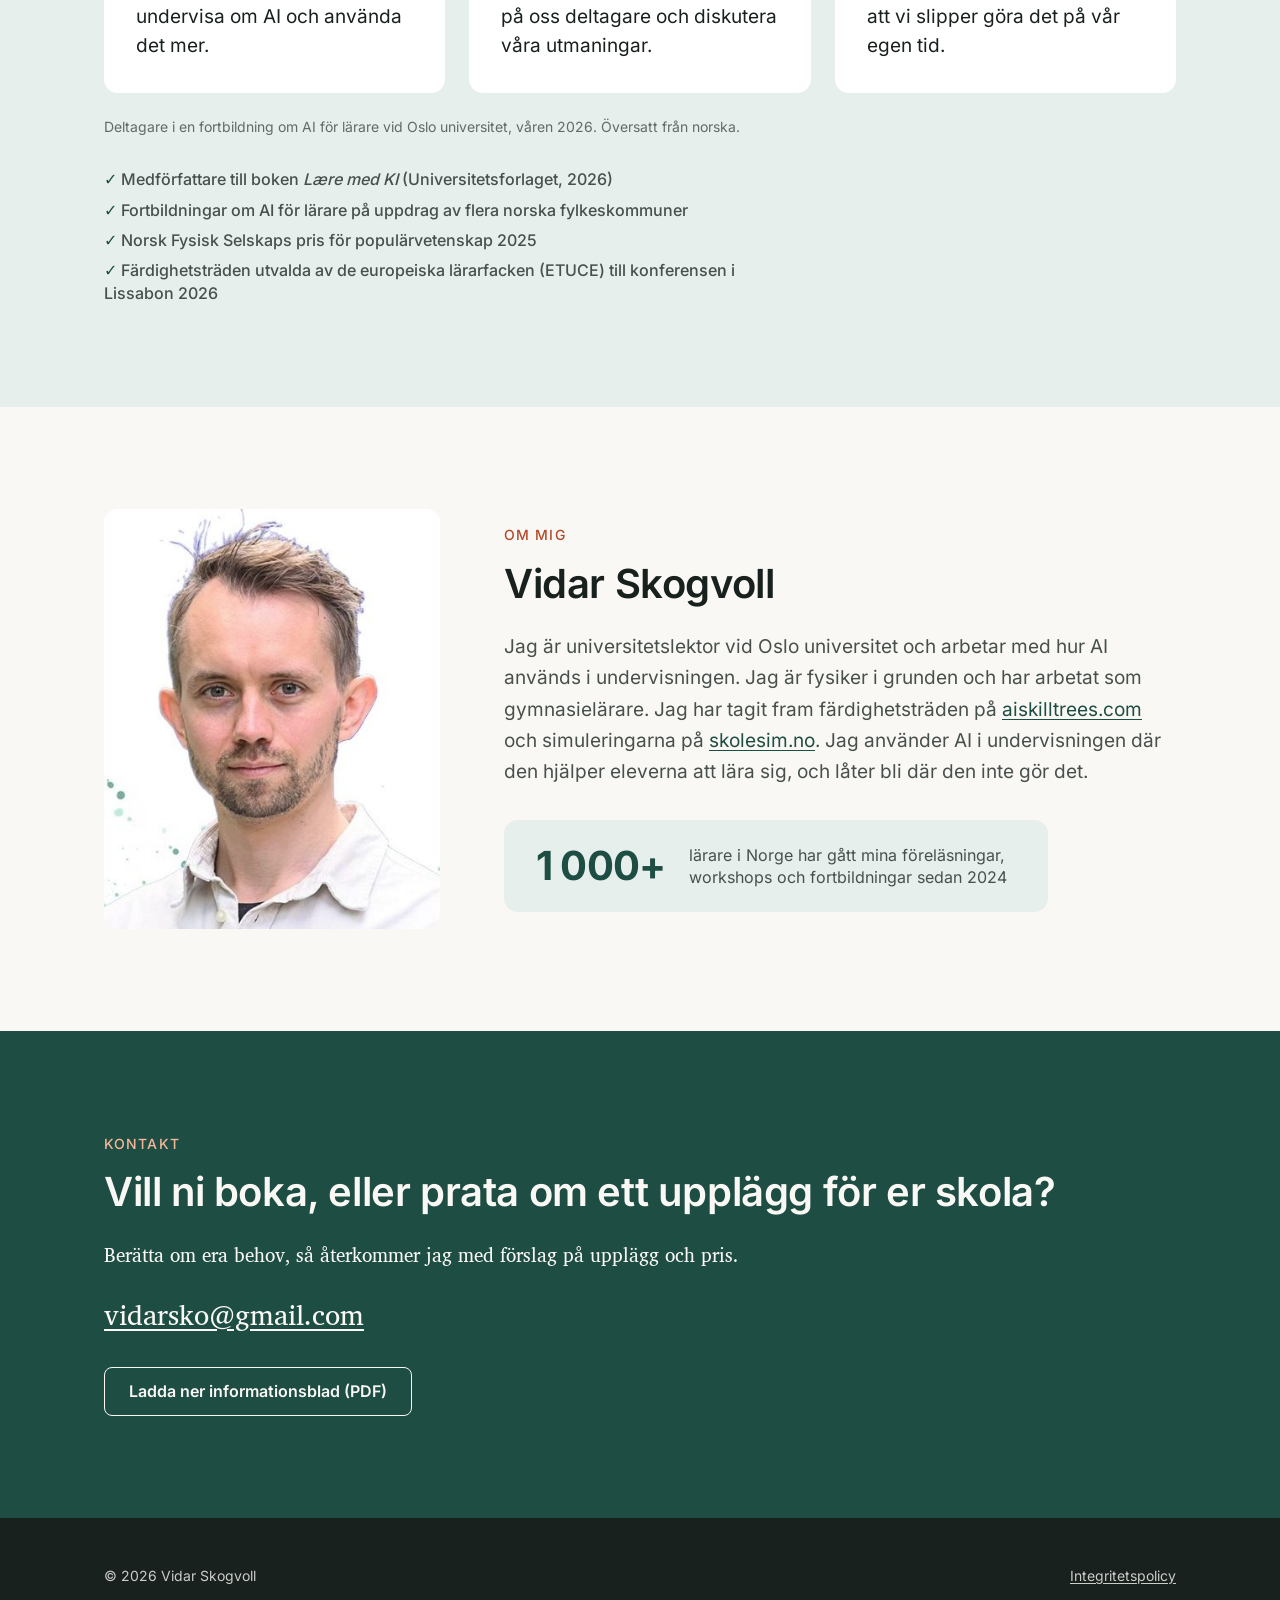
==== commit a6477741: "Deploy from vidarsko/website_tavela_se_builder@7b344c8588ce43ea675e344d9080305f5698ceee" ====
--- a/index.html
+++ b/index.html
@@ -180,8 +180,8 @@
           <li>Medförfattare till boken <i>Lære med KI</i> (Universitetsforlaget, 2026)</li>
           <li>Fortbildningar om AI för lärare på uppdrag av flera norska fylkeskommuner</li>
           <li>Norsk Fysisk Selskaps pris för populärvetenskap 2025</li>
-          <li>Färdighetsträden är en av tre lärarledda AI-metoder som ETUCE, de europeiska
-            lärarfackens organisation, har valt ut till sin konferens i Lissabon i november 2026</li>
+          <li>Färdighetsträden utvalda av de europeiska lärarfacken (ETUCE) till konferensen i
+            Lissabon 2026</li>
         </ul>
       </div>
     </section>
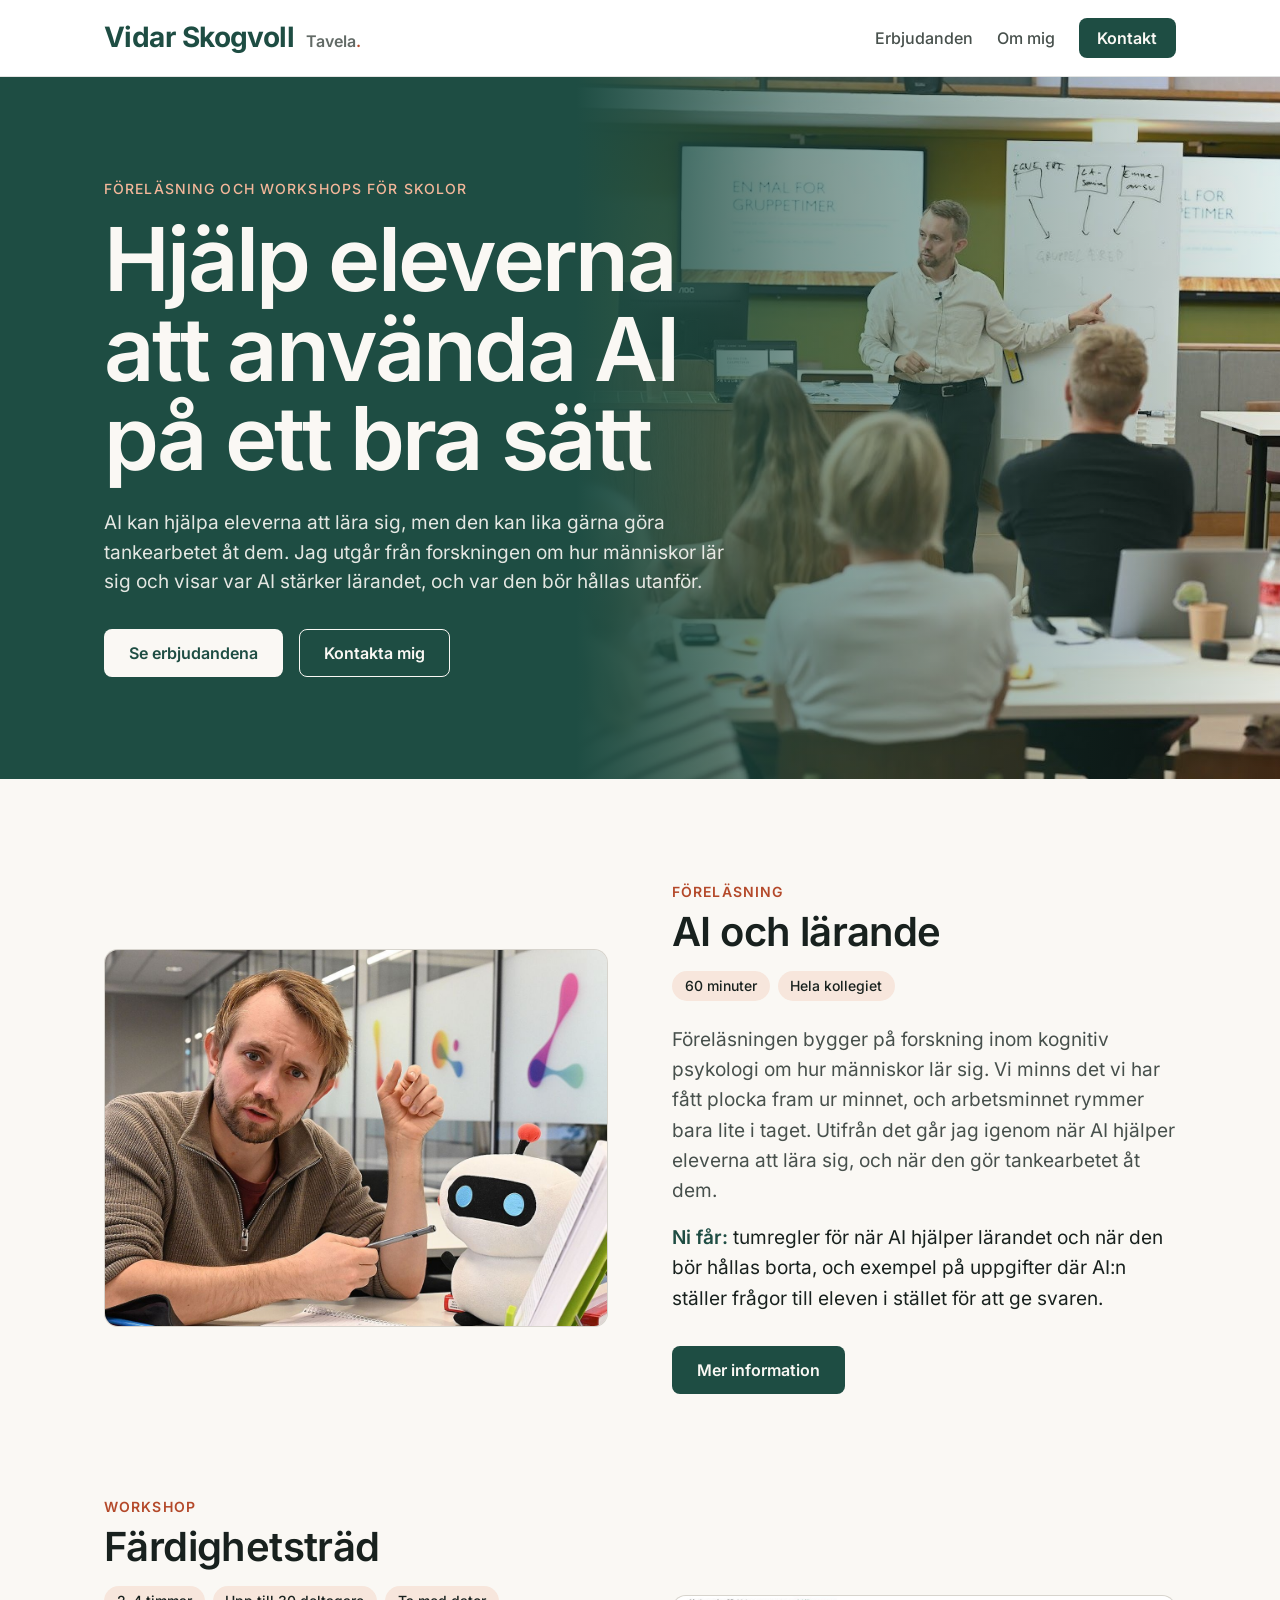
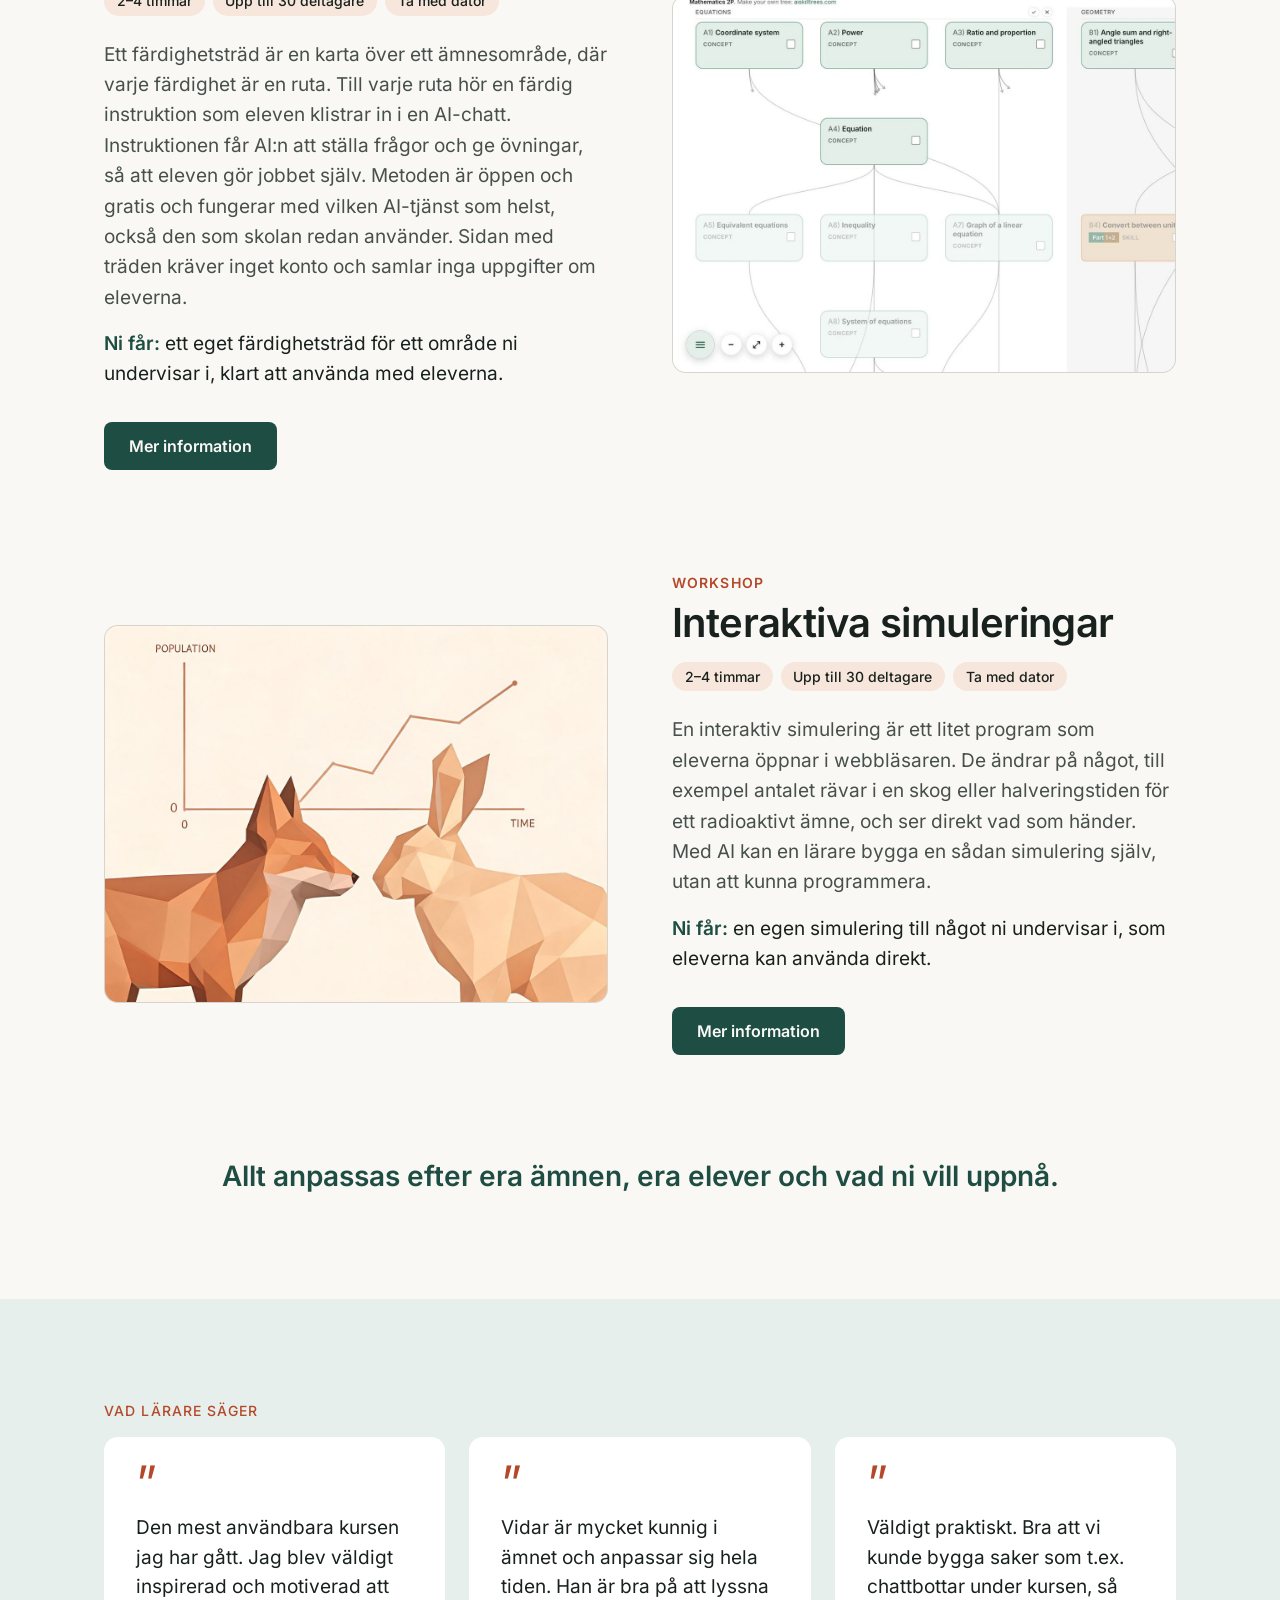
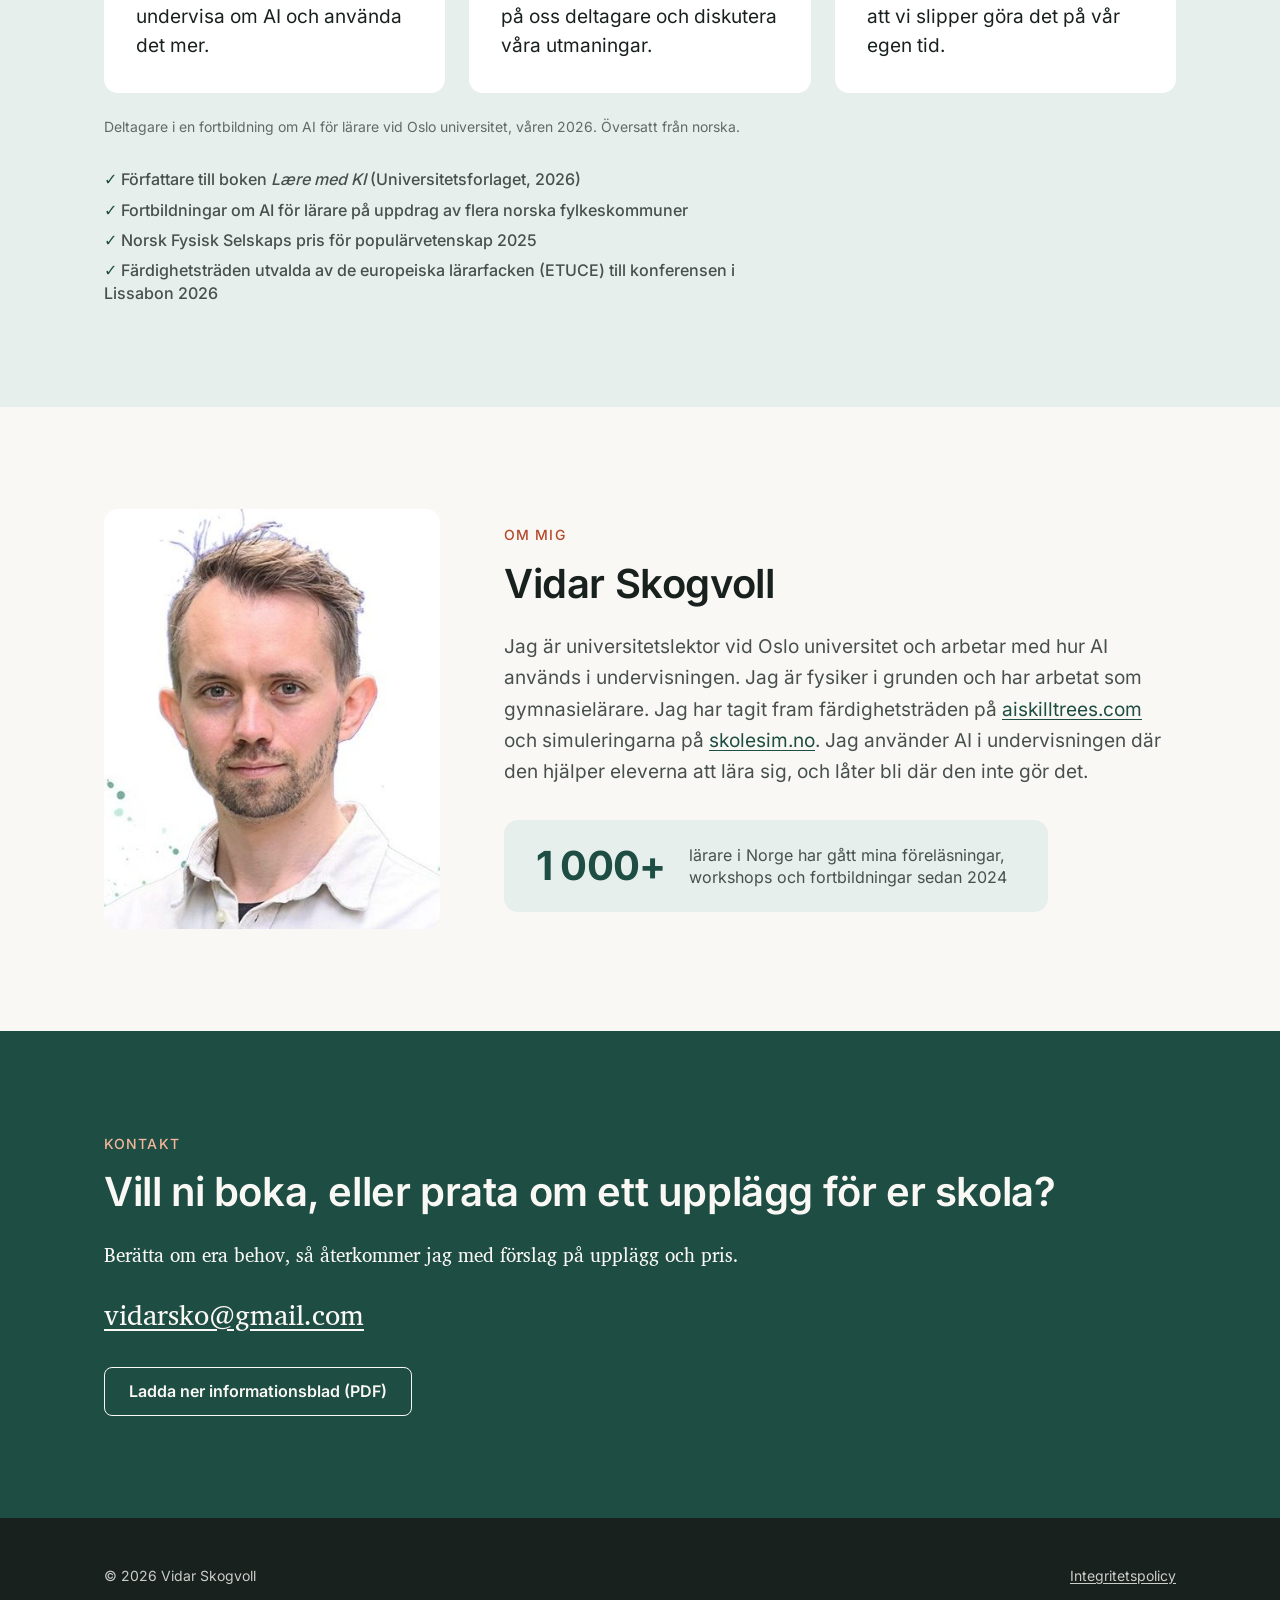
==== commit 7b49a830: "Deploy from vidarsko/website_tavela_se_builder@e4dd9c609353b84a7329a5debb0b3f22e30e4e7d" ====
--- a/index.html
+++ b/index.html
@@ -177,7 +177,7 @@
         </div>
         <p class="quotes__source">Deltagare i en fortbildning om AI för lärare vid Oslo universitet, våren 2026. Översatt från norska.</p>
         <ul class="credentials">
-          <li>Medförfattare till boken <i>Lære med KI</i> (Universitetsforlaget, 2026)</li>
+          <li>Författare till boken <i>Lære med KI</i> (Universitetsforlaget, 2026)</li>
           <li>Fortbildningar om AI för lärare på uppdrag av flera norska fylkeskommuner</li>
           <li>Norsk Fysisk Selskaps pris för populärvetenskap 2025</li>
           <li>Färdighetsträden utvalda av de europeiska lärarfacken (ETUCE) till konferensen i
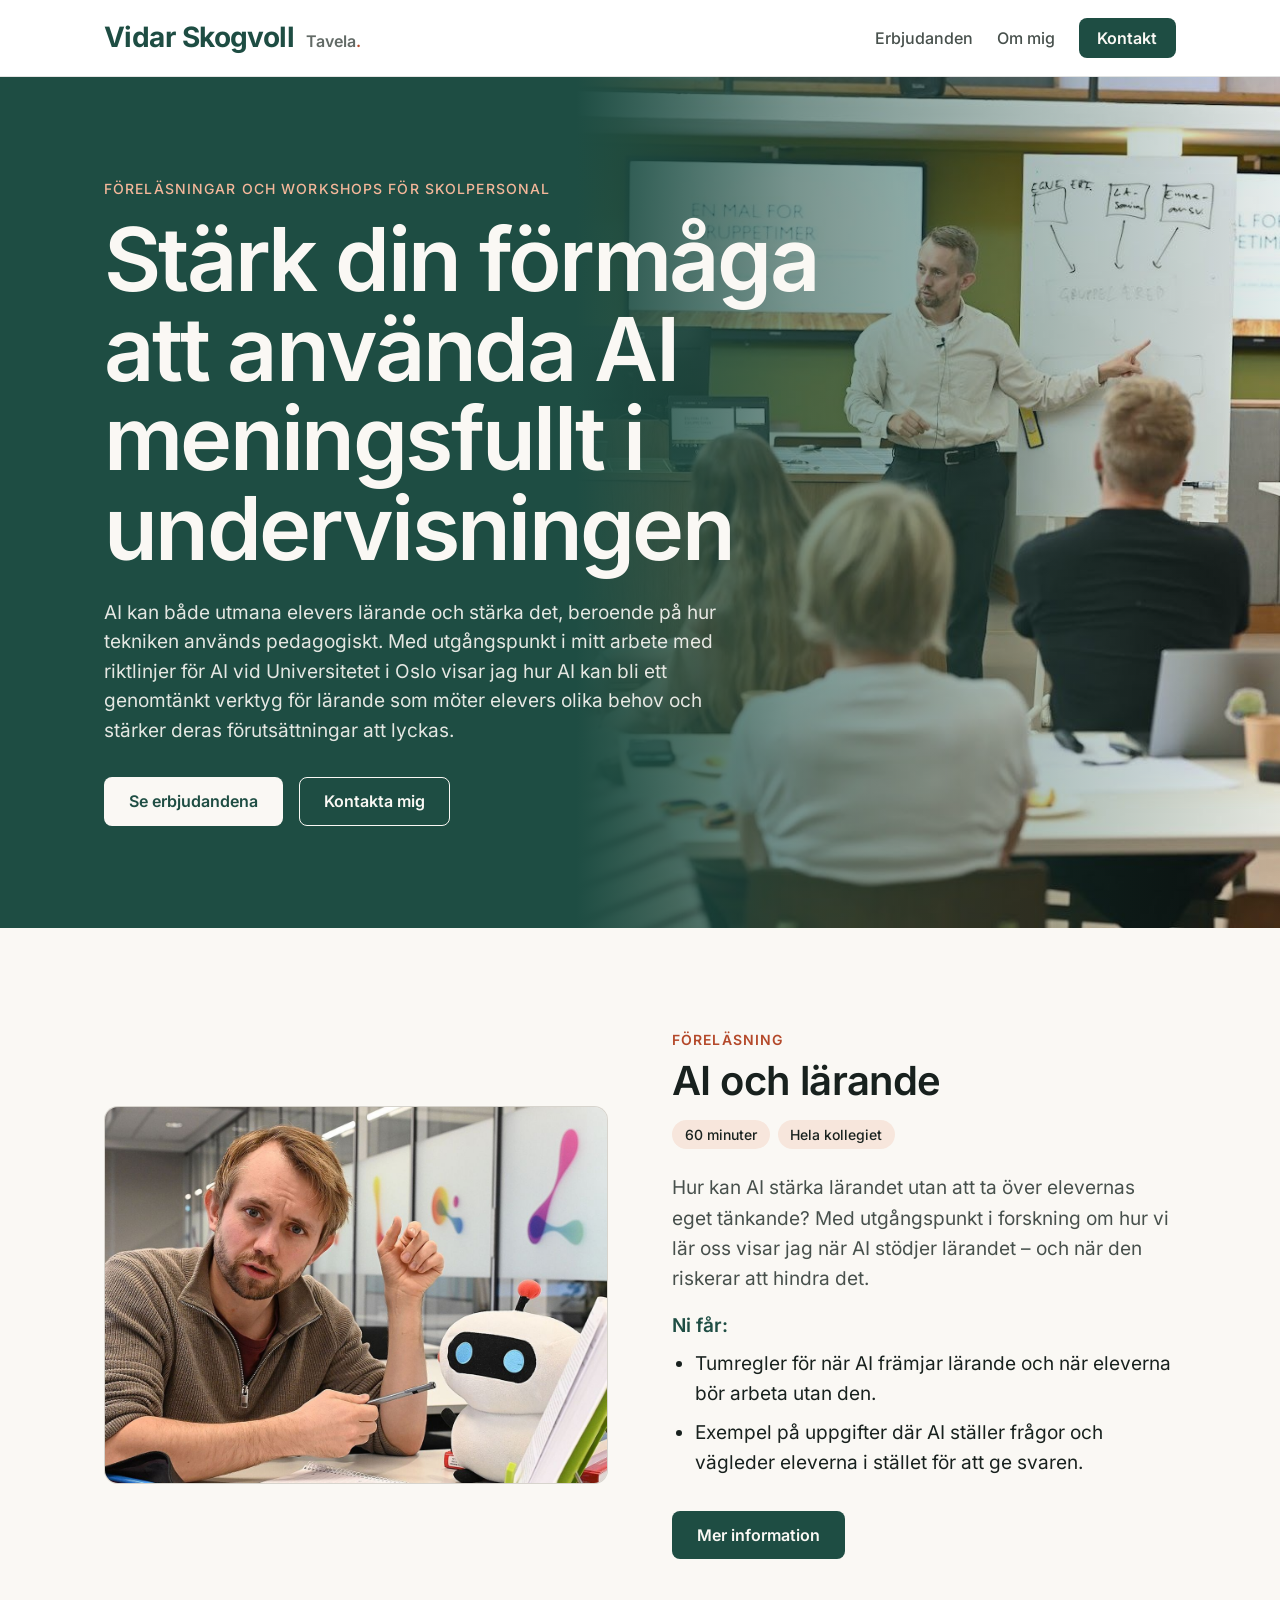
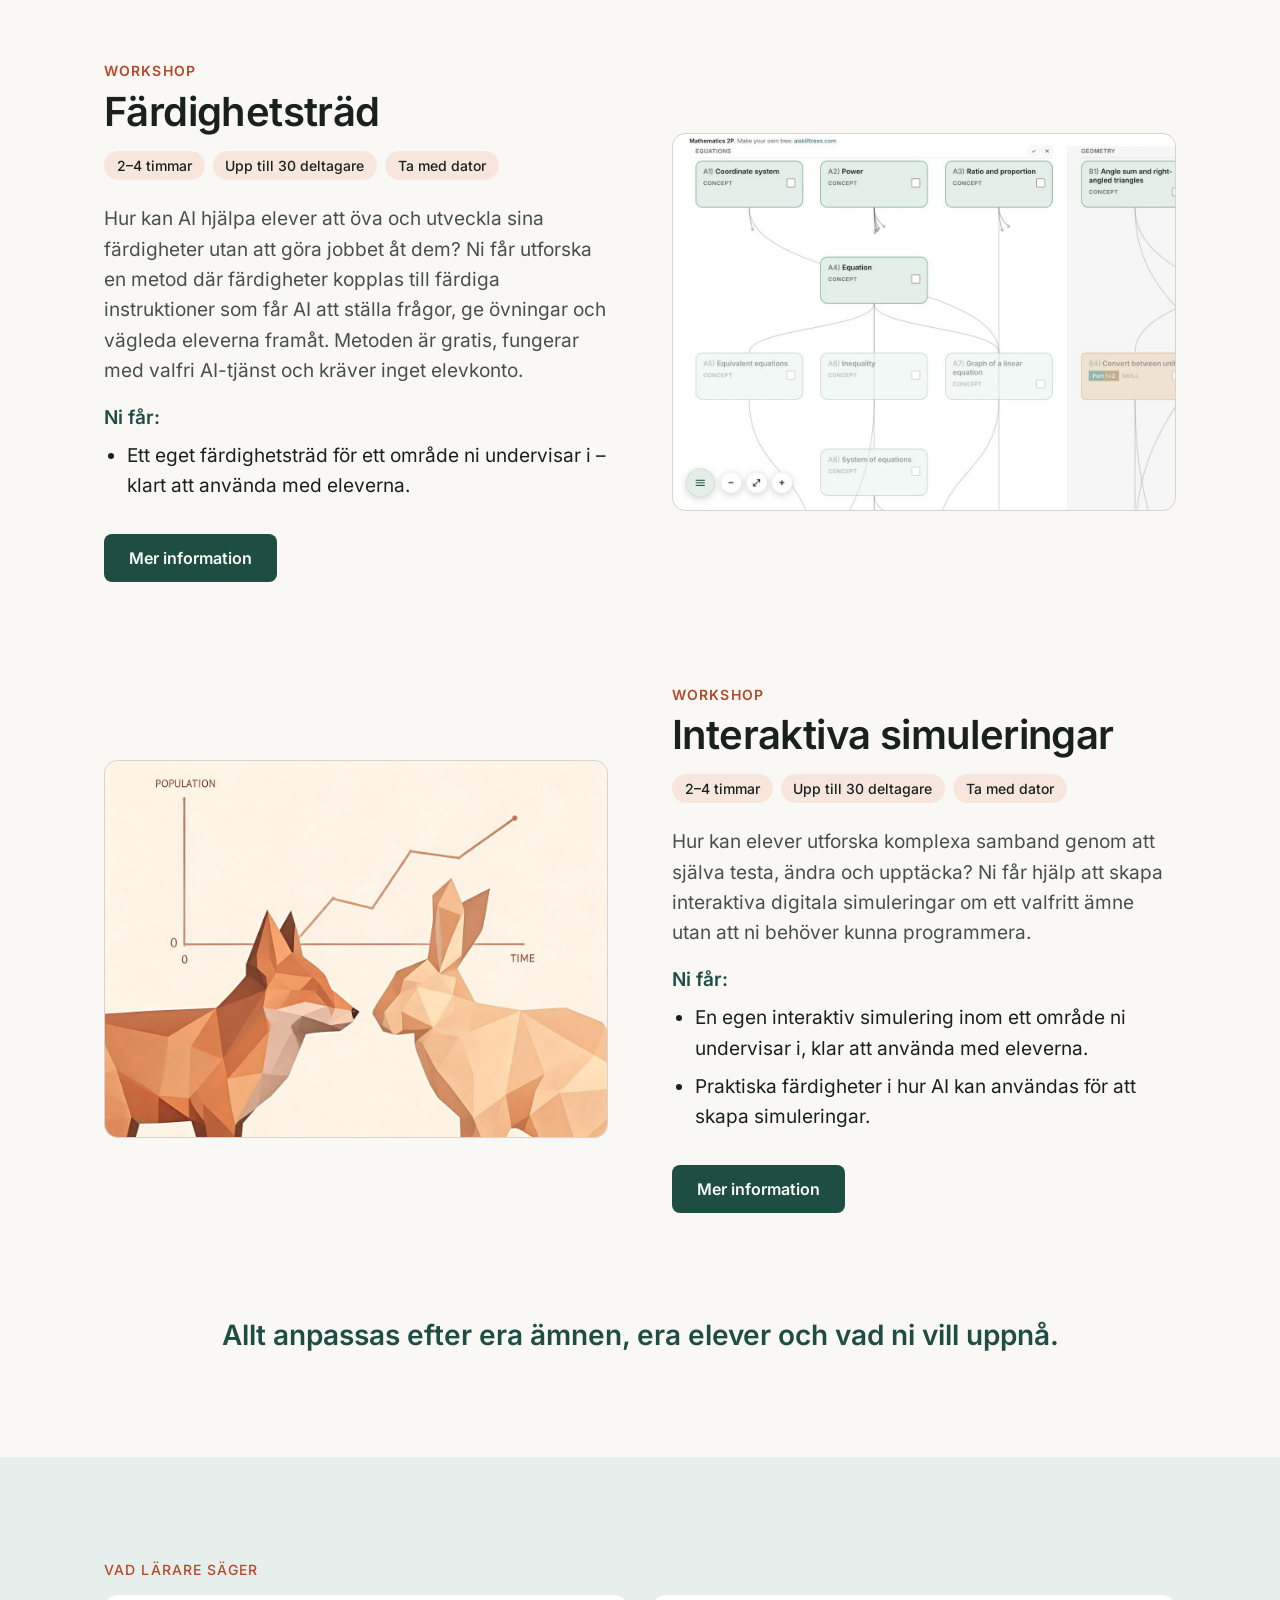
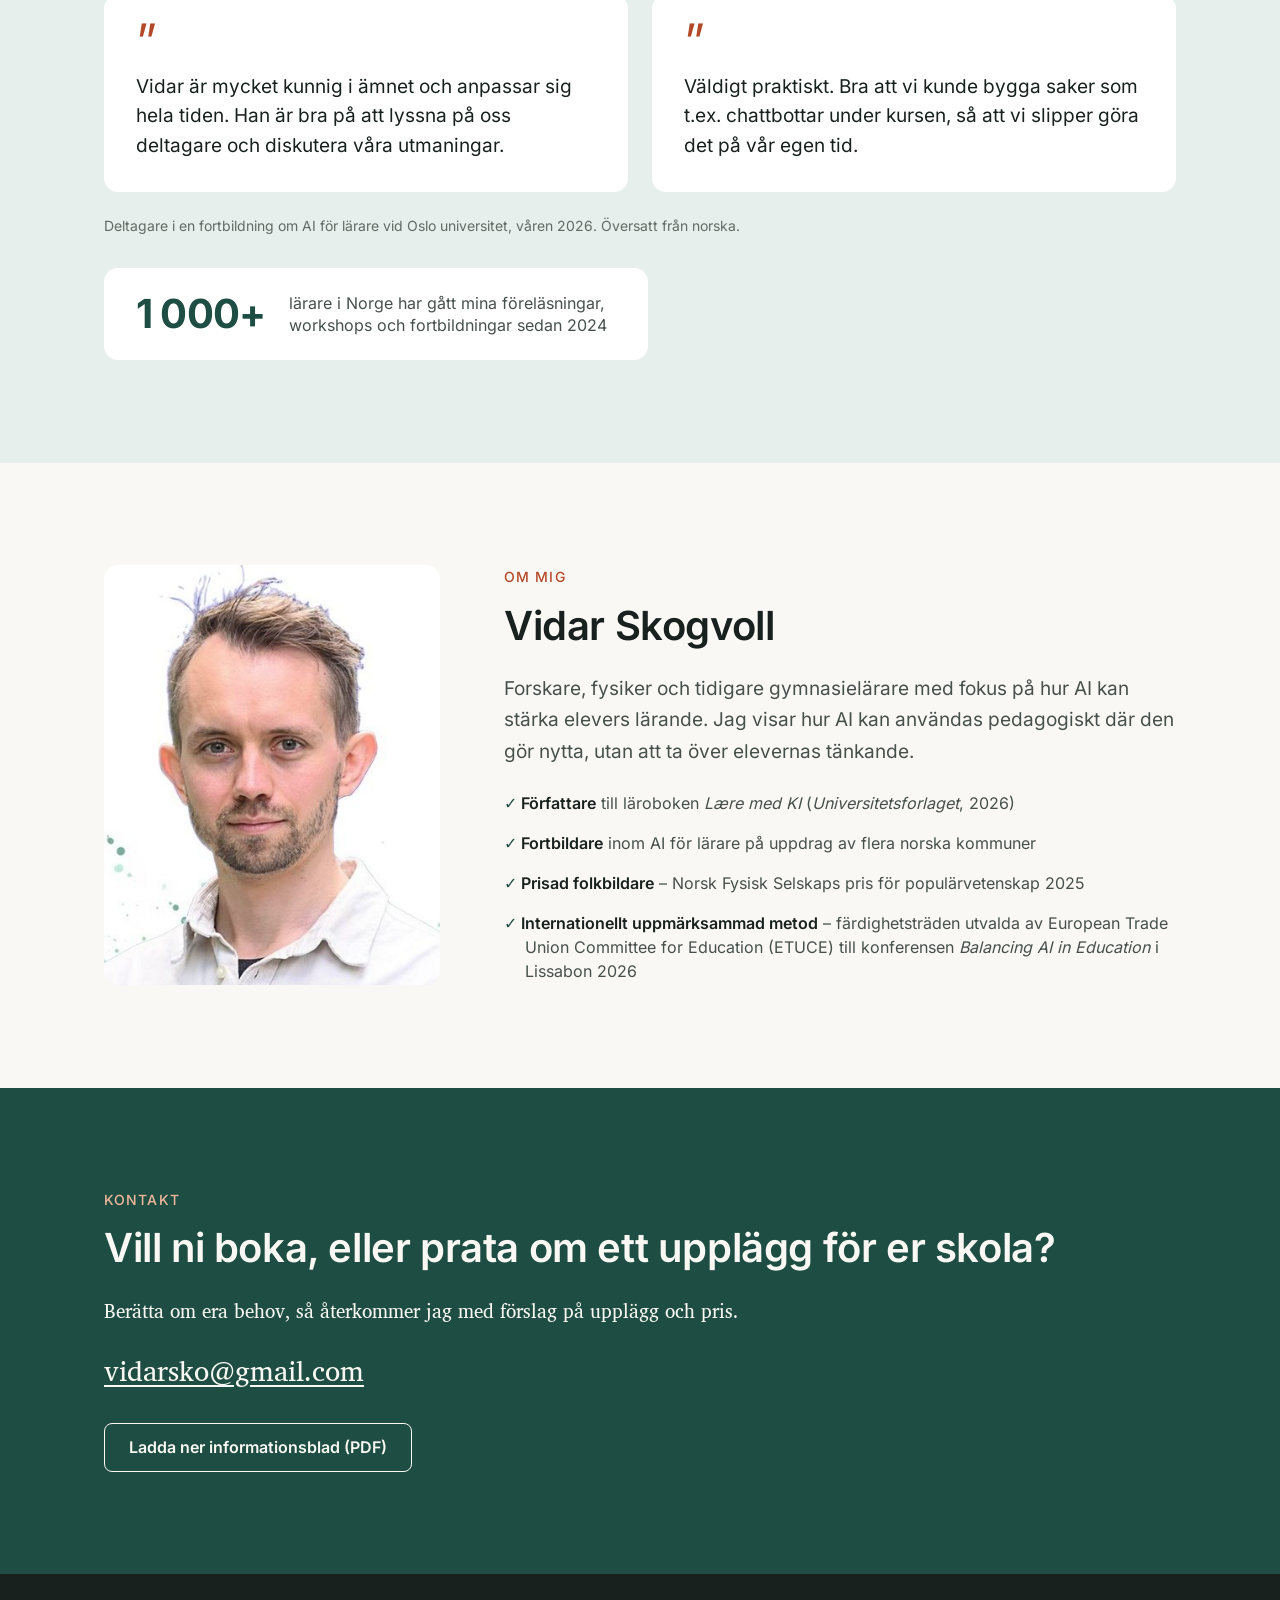
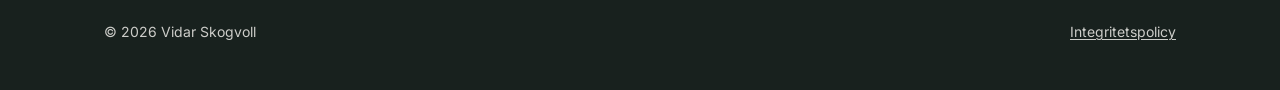
==== commit 0fa2a612: "Deploy from vidarsko/website_tavela_se_builder@bfa4f2de6d43604c1b990721564206aa72ccf4fd" ====
--- a/index.html
+++ b/index.html
@@ -4,7 +4,7 @@
   <meta charset="utf-8">
   <meta name="viewport" content="width=device-width, initial-scale=1">
   <title>Vidar Skogvoll – föreläsning och workshops om AI för skolor | Tavela</title>
-  <meta name="description" content="Hjälp eleverna att använda AI på ett bra sätt. Föreläsning och workshops för lärare om AI och lärande, färdighetsträd och interaktiva simuleringar, med Vidar Skogvoll.">
+  <meta name="description" content="Stärk din förmåga att använda AI meningsfullt i undervisningen. Föreläsning och workshops för skolpersonal om AI och lärande, färdighetsträd och interaktiva simuleringar, med Vidar Skogvoll.">
 
   <link rel="stylesheet" href="/css/tokens.css">
   <link rel="stylesheet" href="/css/base.css">
@@ -39,12 +39,13 @@
       <img class="hero__bg" src="/media/hero.jpg" width="1371" height="912" alt="">
       <div class="hero__scrim" aria-hidden="true"></div>
       <div class="band__inner hero__inner">
-        <p class="eyebrow">Föreläsning och workshops för skolor</p>
-        <h1>Hjälp eleverna att använda AI på ett bra sätt</h1>
+        <p class="eyebrow">Föreläsningar och workshops för skolpersonal</p>
+        <h1>Stärk din förmåga att använda AI meningsfullt i undervisningen</h1>
         <p class="lede">
-          AI kan hjälpa eleverna att lära sig, men den kan lika gärna göra tankearbetet åt dem.
-          Jag utgår från forskningen om hur människor lär sig och visar var AI stärker
-          lärandet, och var den bör hållas utanför.
+          AI kan både utmana elevers lärande och stärka det, beroende på hur tekniken används
+          pedagogiskt. Med utgångspunkt i mitt arbete med riktlinjer för AI vid Universitetet i
+          Oslo visar jag hur AI kan bli ett genomtänkt verktyg för lärande som möter elevers
+          olika behov och stärker deras förutsättningar att lyckas.
         </p>
         <div class="btn-row">
           <a class="btn btn--primary" href="#erbjudanden">Se erbjudandena</a>
@@ -93,16 +94,17 @@
               <h3 class="offer__title">AI och lärande</h3>
               <ul class="chips"><li>60 minuter</li><li>Hela kollegiet</li></ul>
               <p class="offer__body">
-                Föreläsningen bygger på forskning inom kognitiv psykologi om hur människor lär
-                sig. Vi minns det vi har fått plocka fram ur minnet, och arbetsminnet rymmer bara
-                lite i taget. Utifrån det går jag igenom när AI hjälper eleverna att lära sig, och
-                när den gör tankearbetet åt dem.
+                Hur kan AI stärka lärandet utan att ta över elevernas eget tänkande? Med
+                utgångspunkt i forskning om hur vi lär oss visar jag när AI stödjer lärandet –
+                och när den riskerar att hindra det.
               </p>
-              <p class="offer__result">
-                <strong>Ni får:</strong> tumregler för när AI hjälper lärandet och när den bör
-                hållas borta, och exempel på uppgifter där AI:n ställer frågor till eleven i
-                stället för att ge svaren.
-              </p>
+              <div class="offer__result">
+                <p><strong>Ni får:</strong></p>
+                <ul>
+                  <li>Tumregler för när AI främjar lärande och när eleverna bör arbeta utan den.</li>
+                  <li>Exempel på uppgifter där AI ställer frågor och vägleder eleverna i stället för att ge svaren.</li>
+                </ul>
+              </div>
               <a class="btn btn--primary" href="/forelasning-ai-och-larande/">Mer information</a>
             </div>
           </article>
@@ -117,17 +119,18 @@
               <h3 class="offer__title">Färdighetsträd</h3>
               <ul class="chips"><li>2–4 timmar</li><li>Upp till 30 deltagare</li><li>Ta med dator</li></ul>
               <p class="offer__body">
-                Ett färdighetsträd är en karta över ett ämnesområde, där varje färdighet är en
-                ruta. Till varje ruta hör en färdig instruktion som eleven klistrar in i en
-                AI-chatt. Instruktionen får AI:n att ställa frågor och ge övningar, så att eleven
-                gör jobbet själv. Metoden är öppen och gratis och fungerar med vilken AI-tjänst
-                som helst, också den som skolan redan använder. Sidan med träden kräver inget
-                konto och samlar inga uppgifter om eleverna.
+                Hur kan AI hjälpa elever att öva och utveckla sina färdigheter utan att göra
+                jobbet åt dem? Ni får utforska en metod där färdigheter kopplas till färdiga
+                instruktioner som får AI att ställa frågor, ge övningar och vägleda eleverna
+                framåt. Metoden är gratis, fungerar med valfri AI-tjänst och kräver inget
+                elevkonto.
               </p>
-              <p class="offer__result">
-                <strong>Ni får:</strong> ett eget färdighetsträd för ett område ni undervisar i,
-                klart att använda med eleverna.
-              </p>
+              <div class="offer__result">
+                <p><strong>Ni får:</strong></p>
+                <ul>
+                  <li>Ett eget färdighetsträd för ett område ni undervisar i – klart att använda med eleverna.</li>
+                </ul>
+              </div>
               <a class="btn btn--primary" href="/workshop-fardighetstrad/">Mer information</a>
             </div>
           </article>
@@ -142,15 +145,17 @@
               <h3 class="offer__title">Interaktiva simuleringar</h3>
               <ul class="chips"><li>2–4 timmar</li><li>Upp till 30 deltagare</li><li>Ta med dator</li></ul>
               <p class="offer__body">
-                En interaktiv simulering är ett litet program som eleverna öppnar i webbläsaren.
-                De ändrar på något, till exempel antalet rävar i en skog eller halveringstiden
-                för ett radioaktivt ämne, och ser direkt vad som händer. Med AI kan en lärare
-                bygga en sådan simulering själv, utan att kunna programmera.
+                Hur kan elever utforska komplexa samband genom att själva testa, ändra och
+                upptäcka? Ni får hjälp att skapa interaktiva digitala simuleringar om ett valfritt
+                ämne utan att ni behöver kunna programmera.
               </p>
-              <p class="offer__result">
-                <strong>Ni får:</strong> en egen simulering till något ni undervisar i, som
-                eleverna kan använda direkt.
-              </p>
+              <div class="offer__result">
+                <p><strong>Ni får:</strong></p>
+                <ul>
+                  <li>En egen interaktiv simulering inom ett område ni undervisar i, klar att använda med eleverna.</li>
+                  <li>Praktiska färdigheter i hur AI kan användas för att skapa simuleringar.</li>
+                </ul>
+              </div>
               <a class="btn btn--primary" href="/workshop-interaktiva-simuleringar/">Mer information</a>
             </div>
           </article>
@@ -171,18 +176,19 @@
         <p class="eyebrow">Vad lärare säger</p>
         <h2 class="visually-hidden">Omdömen</h2>
         <div class="quotes">
-          <blockquote>Den mest användbara kursen jag har gått. Jag blev väldigt inspirerad och motiverad att undervisa om AI och använda det mer.</blockquote>
           <blockquote>Vidar är mycket kunnig i ämnet och anpassar sig hela tiden. Han är bra på att lyssna på oss deltagare och diskutera våra utmaningar.</blockquote>
           <blockquote>Väldigt praktiskt. Bra att vi kunde bygga saker som t.ex. chattbottar under kursen, så att vi slipper göra det på vår egen tid.</blockquote>
         </div>
         <p class="quotes__source">Deltagare i en fortbildning om AI för lärare vid Oslo universitet, våren 2026. Översatt från norska.</p>
-        <ul class="credentials">
-          <li>Författare till boken <i>Lære med KI</i> (Universitetsforlaget, 2026)</li>
-          <li>Fortbildningar om AI för lärare på uppdrag av flera norska fylkeskommuner</li>
-          <li>Norsk Fysisk Selskaps pris för populärvetenskap 2025</li>
-          <li>Färdighetsträden utvalda av de europeiska lärarfacken (ETUCE) till konferensen i
-            Lissabon 2026</li>
-        </ul>
+        <!-- The teacher count. Summed from Vidar's lecture notes in the vault
+             (Resources/Rekkevidde.md, row "lærere"): about 850 registered on
+             2026-10-29, with many sessions still uncounted; Vidar chose
+             "över 1 000". At the bottom of this section since Pauline's
+             feedback of 2026-10-29, in place of the first quote. -->
+        <p class="stat">
+          <span class="stat__num">1&nbsp;000+</span>
+          <span class="stat__text">lärare i Norge har gått mina föreläsningar, workshops och fortbildningar sedan 2024</span>
+        </p>
       </div>
     </section>
 
@@ -197,22 +203,19 @@
           <h2>Vidar Skogvoll</h2>
           <div class="prose">
             <p>
-              Jag är universitetslektor vid Oslo universitet och arbetar med hur AI används i
-              undervisningen. Jag är fysiker i grunden och har arbetat som gymnasielärare. Jag
-              har tagit fram färdighetsträden på <a href="https://aiskilltrees.com">aiskilltrees.com</a>
-              och simuleringarna på <a href="https://skolesim.no">skolesim.no</a>. Jag använder
-              AI i undervisningen där den hjälper eleverna att lära sig, och låter bli där den
-              inte gör det.
+              Forskare, fysiker och tidigare gymnasielärare med fokus på hur AI kan stärka
+              elevers lärande. Jag visar hur AI kan användas pedagogiskt där den gör nytta,
+              utan att ta över elevernas tänkande.
             </p>
           </div>
-          <!-- The teacher count. Summed from Vidar's lecture notes in the vault
-               (Resources/Rekkevidde.md, row "lærere"): about 850 registered on
-               2026-10-29, with many sessions still uncounted; Vidar chose
-               "över 1 000". -->
-          <p class="stat">
-            <span class="stat__num">1&nbsp;000+</span>
-            <span class="stat__text">lärare i Norge har gått mina föreläsningar, workshops och fortbildningar sedan 2024</span>
-          </p>
+          <ul class="credentials">
+            <li><strong>Författare</strong> till läroboken <i>Lære med KI</i> (<i>Universitetsforlaget</i>, 2026)</li>
+            <li><strong>Fortbildare</strong> inom AI för lärare på uppdrag av flera norska kommuner</li>
+            <li><strong>Prisad folkbildare</strong> – Norsk Fysisk Selskaps pris för populärvetenskap 2025</li>
+            <li><strong>Internationellt uppmärksammad metod</strong> – färdighetsträden utvalda av
+              European Trade Union Committee for Education (ETUCE) till konferensen
+              <i>Balancing AI in Education</i> i Lissabon 2026</li>
+          </ul>
         </div>
       </div>
     </section>
--- a/css/components.css
+++ b/css/components.css
@@ -286,6 +286,9 @@
   margin: 0 0 var(--space-4);
 }
 .offer__result strong { color: var(--primary); font-weight: 600; }
+.offer__result p { margin: 0; }
+.offer__result ul { margin: var(--space-1) 0 0; padding-left: 1.2em; }
+.offer__result li + li { margin-top: var(--space-1); }
 
 .tailor {
   margin: var(--space-band) 0 0;
@@ -297,7 +300,7 @@
 }
 
 /* --------------------------------------------------------------------------
-   Quotes — three cards on the tinted band, then the credentials.
+   Quotes — two cards on the tinted band, then the teacher count.
    -------------------------------------------------------------------------- */
 
 .quotes {
@@ -306,7 +309,7 @@
   margin: var(--space-2) 0 var(--space-3);
 }
 @media (min-width: 900px) {
-  .quotes { grid-template-columns: repeat(3, minmax(0, 1fr)); }
+  .quotes { grid-template-columns: repeat(2, minmax(0, 1fr)); }
 }
 
 .quotes blockquote {
@@ -334,18 +337,21 @@
   margin-bottom: var(--space-4);
 }
 
-/* One per line: the ETUCE item is a full sentence and wraps badly in a row. */
+/* Under "Om mig", each with a bold lead (Pauline, 2026-10-29). One per
+   line: the ETUCE item is a full sentence and wraps badly in a row. */
 .credentials {
   display: grid;
-  gap: var(--space-1);
+  gap: var(--space-2);
   max-width: 68ch;
   list-style: none;
   padding: 0;
-  margin: 0;
-  font-weight: 500;
+  margin: var(--space-3) 0 0;
   color: var(--ink-2);
-}
+  line-height: 1.5;
+}
+.credentials li { padding-left: 1.3em; text-indent: -1.3em; }
 .credentials li::before { content: "\2713\00a0"; color: var(--primary); font-weight: 700; }
+.credentials strong { color: var(--ink); font-weight: 600; }
 
 /* --------------------------------------------------------------------------
    About — portrait left, text right. Short on purpose.
@@ -369,15 +375,16 @@
 }
 .about__portrait img { width: 100%; height: 100%; object-fit: cover; }
 
-/* The teacher count under "Om mig" (Pauline's wish, 2026-10-29). */
+/* The teacher count, at the bottom of "Vad lärare säger" (Pauline,
+   2026-10-29). White on the tinted band. */
 .stat {
   display: flex;
   align-items: center;
   gap: var(--space-3);
-  margin: var(--space-4) 0 0;
+  margin: 0;
   padding: var(--space-3) var(--space-4);
   max-width: 34rem;
-  background: var(--primary-tint);
+  background: var(--surface);
   border-radius: var(--radius);
 }
 .stat__num {
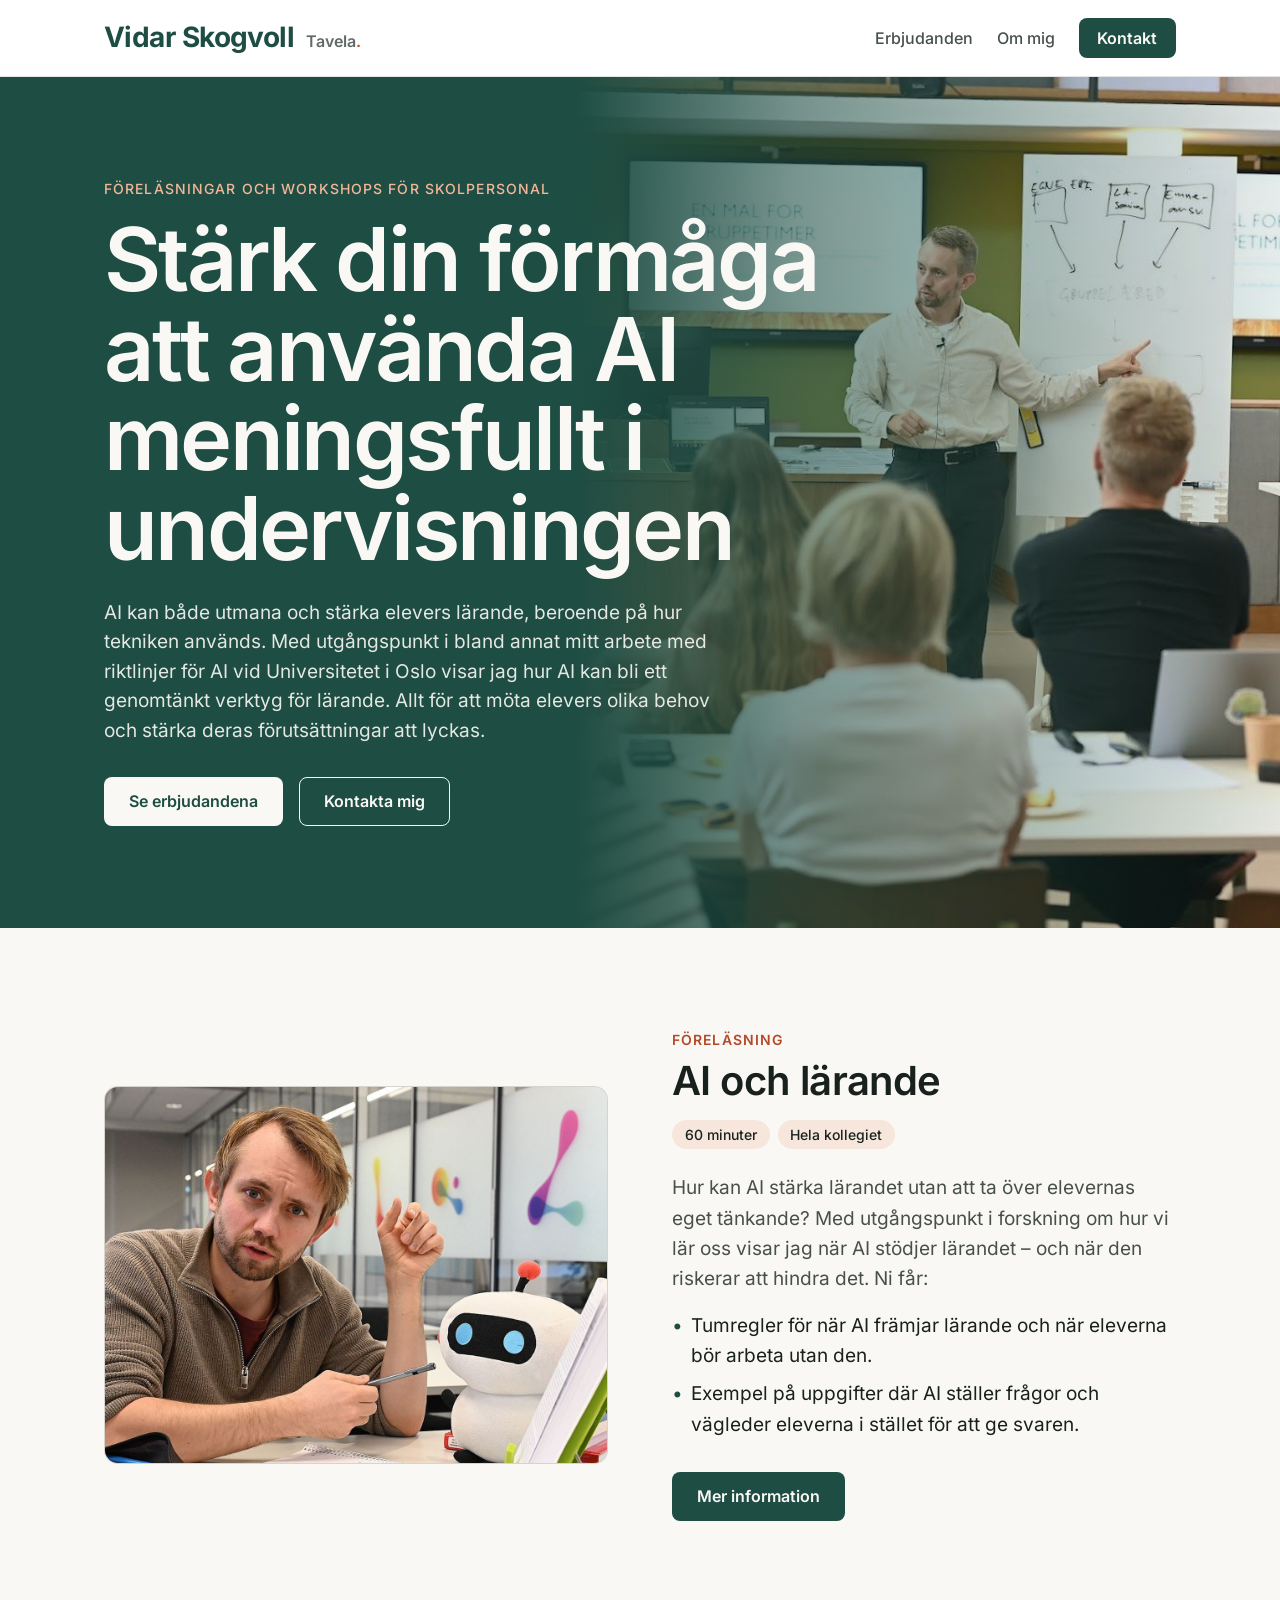
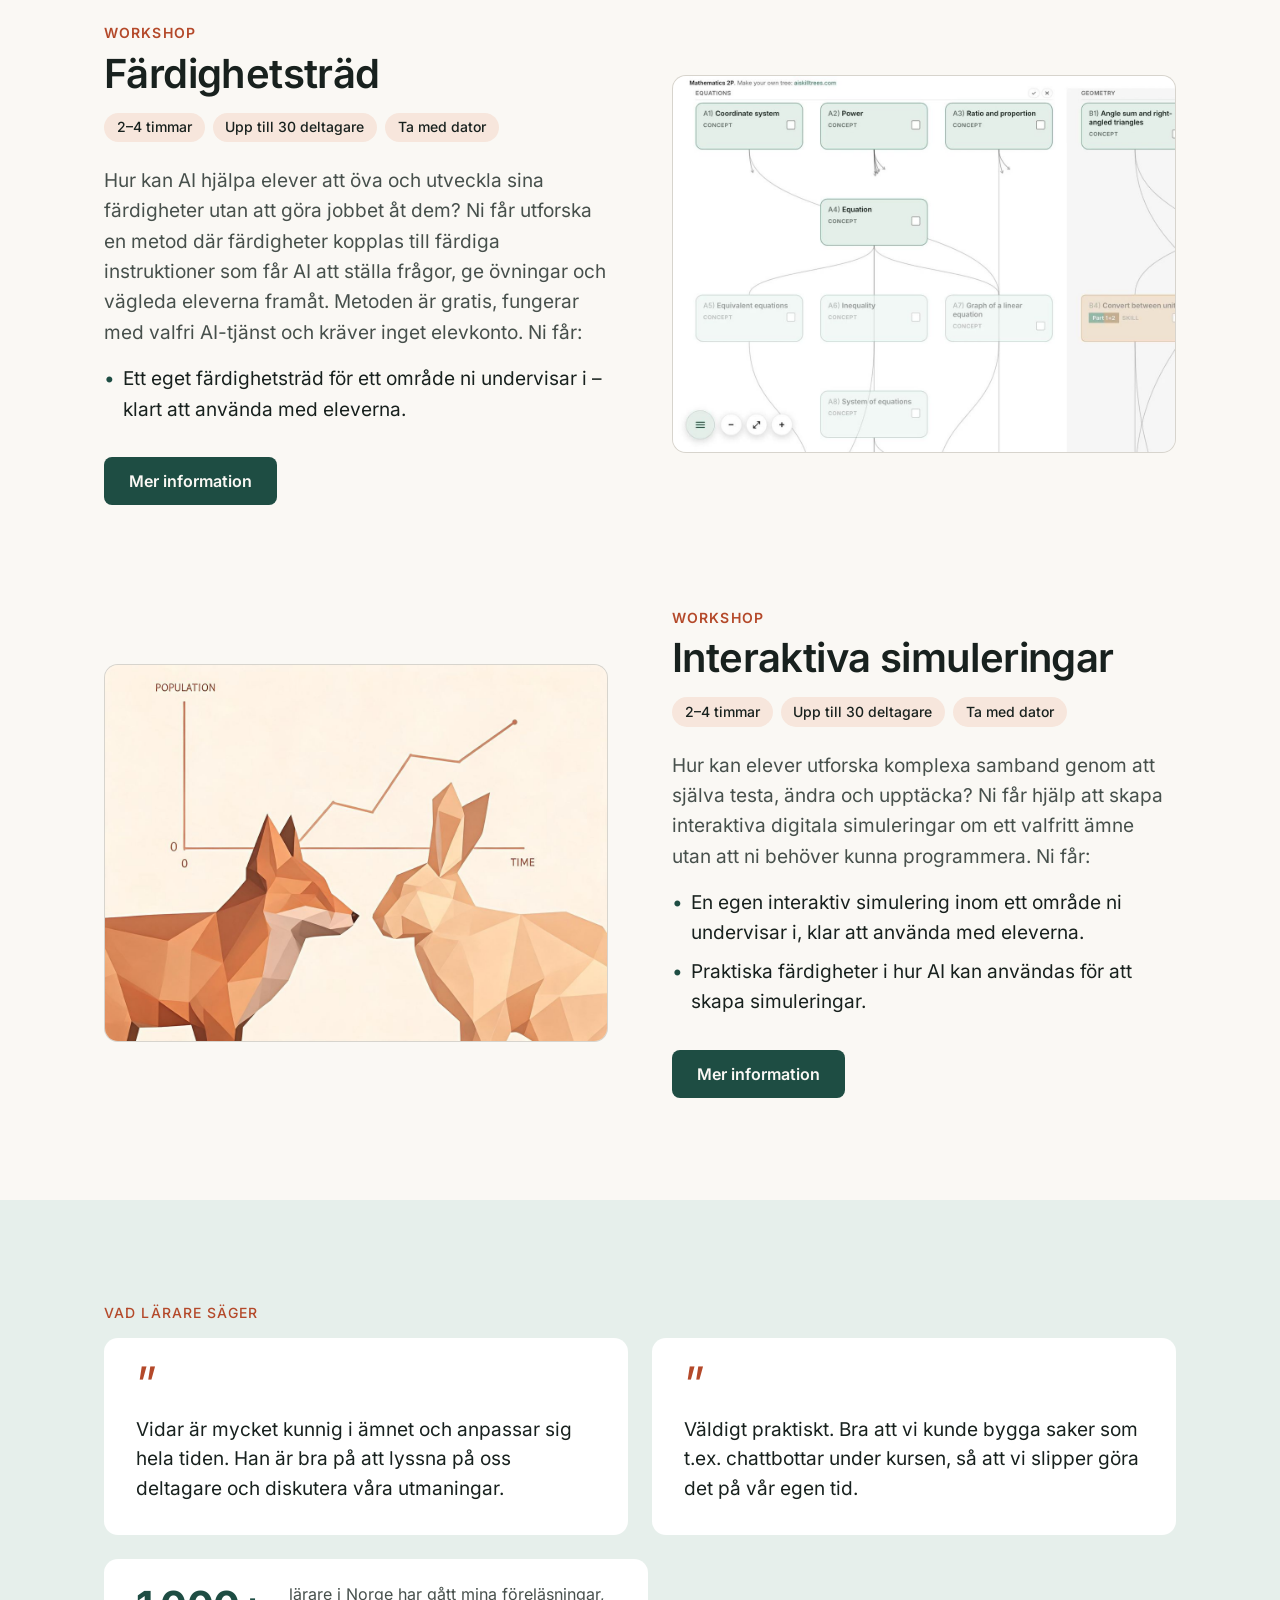
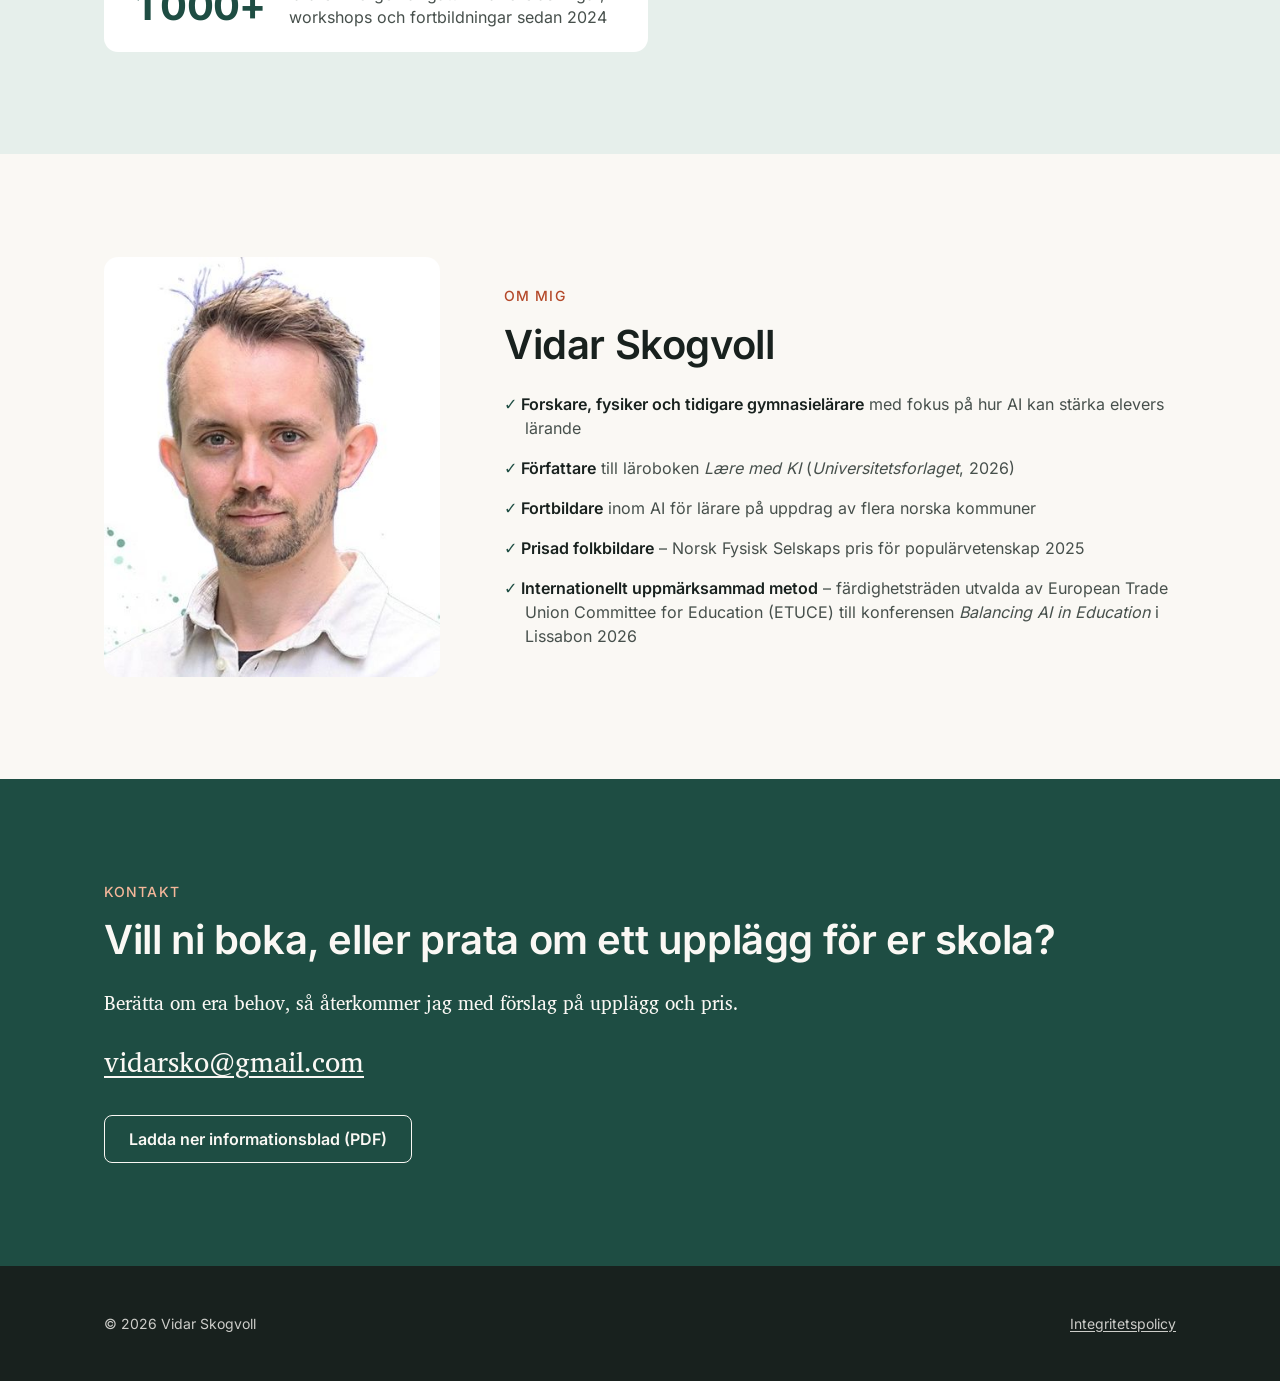
==== commit 0e806022: "Deploy from vidarsko/website_tavela_se_builder@bb1bb7aef39e0f43a87fa23e178d643e78045d99" ====
--- a/index.html
+++ b/index.html
@@ -42,10 +42,10 @@
         <p class="eyebrow">Föreläsningar och workshops för skolpersonal</p>
         <h1>Stärk din förmåga att använda AI meningsfullt i undervisningen</h1>
         <p class="lede">
-          AI kan både utmana elevers lärande och stärka det, beroende på hur tekniken används
-          pedagogiskt. Med utgångspunkt i mitt arbete med riktlinjer för AI vid Universitetet i
-          Oslo visar jag hur AI kan bli ett genomtänkt verktyg för lärande som möter elevers
-          olika behov och stärker deras förutsättningar att lyckas.
+          AI kan både utmana och stärka elevers lärande, beroende på hur tekniken används.
+          Med utgångspunkt i bland annat mitt arbete med riktlinjer för AI vid Universitetet i
+          Oslo visar jag hur AI kan bli ett genomtänkt verktyg för lärande. Allt för att möta
+          elevers olika behov och stärka deras förutsättningar att lyckas.
         </p>
         <div class="btn-row">
           <a class="btn btn--primary" href="#erbjudanden">Se erbjudandena</a>
@@ -96,15 +96,12 @@
               <p class="offer__body">
                 Hur kan AI stärka lärandet utan att ta över elevernas eget tänkande? Med
                 utgångspunkt i forskning om hur vi lär oss visar jag när AI stödjer lärandet –
-                och när den riskerar att hindra det.
+                och när den riskerar att hindra det. Ni får:
               </p>
-              <div class="offer__result">
-                <p><strong>Ni får:</strong></p>
-                <ul>
-                  <li>Tumregler för när AI främjar lärande och när eleverna bör arbeta utan den.</li>
-                  <li>Exempel på uppgifter där AI ställer frågor och vägleder eleverna i stället för att ge svaren.</li>
-                </ul>
-              </div>
+              <ul class="offer__result">
+                <li>Tumregler för när AI främjar lärande och när eleverna bör arbeta utan den.</li>
+                <li>Exempel på uppgifter där AI ställer frågor och vägleder eleverna i stället för att ge svaren.</li>
+              </ul>
               <a class="btn btn--primary" href="/forelasning-ai-och-larande/">Mer information</a>
             </div>
           </article>
@@ -123,14 +120,11 @@
                 jobbet åt dem? Ni får utforska en metod där färdigheter kopplas till färdiga
                 instruktioner som får AI att ställa frågor, ge övningar och vägleda eleverna
                 framåt. Metoden är gratis, fungerar med valfri AI-tjänst och kräver inget
-                elevkonto.
+                elevkonto. Ni får:
               </p>
-              <div class="offer__result">
-                <p><strong>Ni får:</strong></p>
-                <ul>
-                  <li>Ett eget färdighetsträd för ett område ni undervisar i – klart att använda med eleverna.</li>
-                </ul>
-              </div>
+              <ul class="offer__result">
+                <li>Ett eget färdighetsträd för ett område ni undervisar i – klart att använda med eleverna.</li>
+              </ul>
               <a class="btn btn--primary" href="/workshop-fardighetstrad/">Mer information</a>
             </div>
           </article>
@@ -147,22 +141,17 @@
               <p class="offer__body">
                 Hur kan elever utforska komplexa samband genom att själva testa, ändra och
                 upptäcka? Ni får hjälp att skapa interaktiva digitala simuleringar om ett valfritt
-                ämne utan att ni behöver kunna programmera.
+                ämne utan att ni behöver kunna programmera. Ni får:
               </p>
-              <div class="offer__result">
-                <p><strong>Ni får:</strong></p>
-                <ul>
-                  <li>En egen interaktiv simulering inom ett område ni undervisar i, klar att använda med eleverna.</li>
-                  <li>Praktiska färdigheter i hur AI kan användas för att skapa simuleringar.</li>
-                </ul>
-              </div>
+              <ul class="offer__result">
+                <li>En egen interaktiv simulering inom ett område ni undervisar i, klar att använda med eleverna.</li>
+                <li>Praktiska färdigheter i hur AI kan användas för att skapa simuleringar.</li>
+              </ul>
               <a class="btn btn--primary" href="/workshop-interaktiva-simuleringar/">Mer information</a>
             </div>
           </article>
 
         </div>
-
-        <p class="tailor">Allt anpassas efter era ämnen, era elever och vad ni vill uppnå.</p>
       </div>
     </section>
 
@@ -179,7 +168,6 @@
           <blockquote>Vidar är mycket kunnig i ämnet och anpassar sig hela tiden. Han är bra på att lyssna på oss deltagare och diskutera våra utmaningar.</blockquote>
           <blockquote>Väldigt praktiskt. Bra att vi kunde bygga saker som t.ex. chattbottar under kursen, så att vi slipper göra det på vår egen tid.</blockquote>
         </div>
-        <p class="quotes__source">Deltagare i en fortbildning om AI för lärare vid Oslo universitet, våren 2026. Översatt från norska.</p>
         <!-- The teacher count. Summed from Vidar's lecture notes in the vault
              (Resources/Rekkevidde.md, row "lærere"): about 850 registered on
              2026-10-29, with many sessions still uncounted; Vidar chose
@@ -201,14 +189,9 @@
         <div>
           <p class="eyebrow">Om mig</p>
           <h2>Vidar Skogvoll</h2>
-          <div class="prose">
-            <p>
-              Forskare, fysiker och tidigare gymnasielärare med fokus på hur AI kan stärka
-              elevers lärande. Jag visar hur AI kan användas pedagogiskt där den gör nytta,
-              utan att ta över elevernas tänkande.
-            </p>
-          </div>
           <ul class="credentials">
+            <li><strong>Forskare, fysiker och tidigare gymnasielärare</strong> med fokus på hur AI
+              kan stärka elevers lärande</li>
             <li><strong>Författare</strong> till läroboken <i>Lære med KI</i> (<i>Universitetsforlaget</i>, 2026)</li>
             <li><strong>Fortbildare</strong> inom AI för lärare på uppdrag av flera norska kommuner</li>
             <li><strong>Prisad folkbildare</strong> – Norsk Fysisk Selskaps pris för populärvetenskap 2025</li>
--- a/css/components.css
+++ b/css/components.css
@@ -279,25 +279,19 @@
   margin: 0 0 var(--space-2);
 }
 
+/* "Ni får:" ends .offer__body, and the bullets sit on the same left edge
+   as its text (Vidar, 2026-10-30). */
 .offer__result {
   font-size: var(--step-m);
   line-height: 1.6;
   max-width: 52ch;
+  list-style: none;
+  padding: 0;
   margin: 0 0 var(--space-4);
 }
-.offer__result strong { color: var(--primary); font-weight: 600; }
-.offer__result p { margin: 0; }
-.offer__result ul { margin: var(--space-1) 0 0; padding-left: 1.2em; }
+.offer__result li { padding-left: 1em; text-indent: -1em; }
+.offer__result li::before { content: "\2022"; display: inline-block; width: 1em; text-indent: 0; color: var(--primary); }
 .offer__result li + li { margin-top: var(--space-1); }
-
-.tailor {
-  margin: var(--space-band) 0 0;
-  text-align: center;
-  font-size: var(--step-l);
-  font-weight: 600;
-  color: var(--primary);
-  text-wrap: balance;
-}
 
 /* --------------------------------------------------------------------------
    Quotes — two cards on the tinted band, then the teacher count.
@@ -331,11 +325,6 @@
   margin-bottom: var(--space-2);
 }
 
-.quotes__source {
-  font-size: var(--step-xs);
-  color: var(--ink-3);
-  margin-bottom: var(--space-4);
-}
 
 /* Under "Om mig", each with a bold lead (Pauline, 2026-10-29). One per
    line: the ETUCE item is a full sentence and wraps badly in a row. */
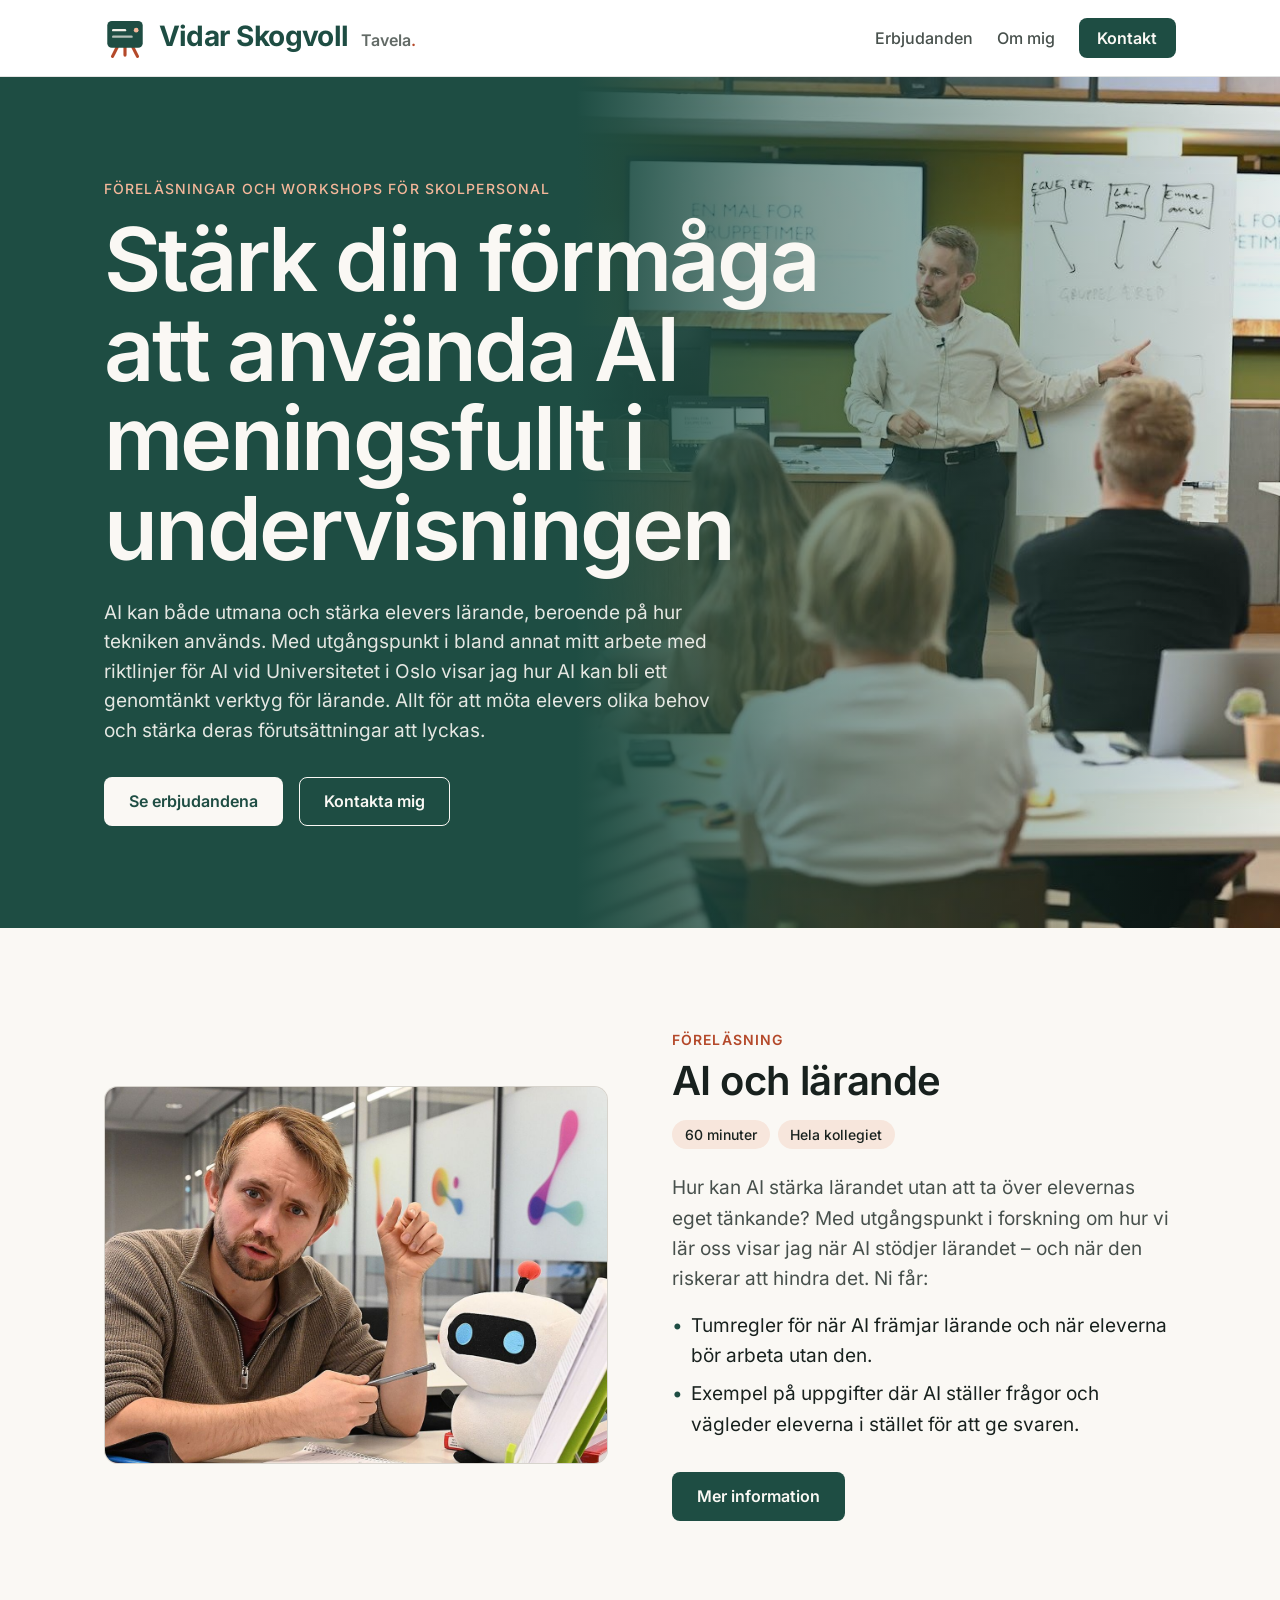
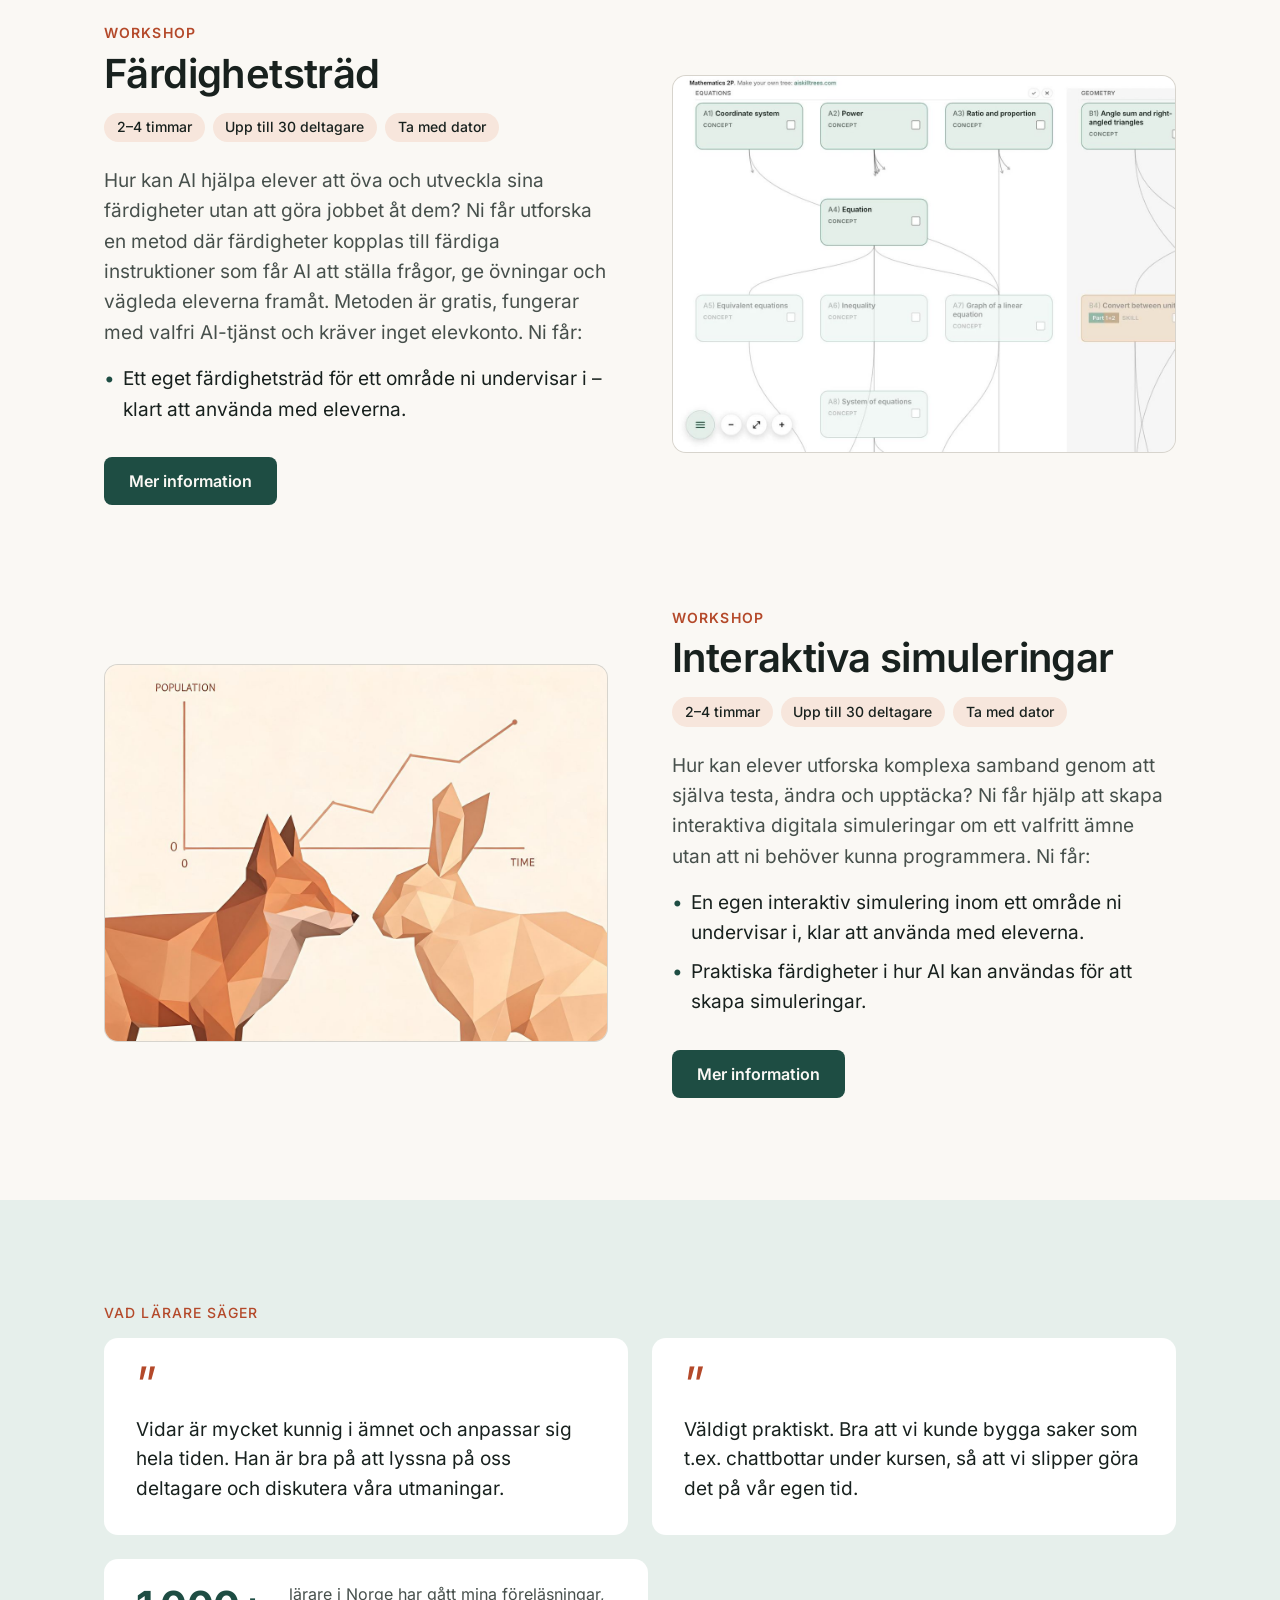
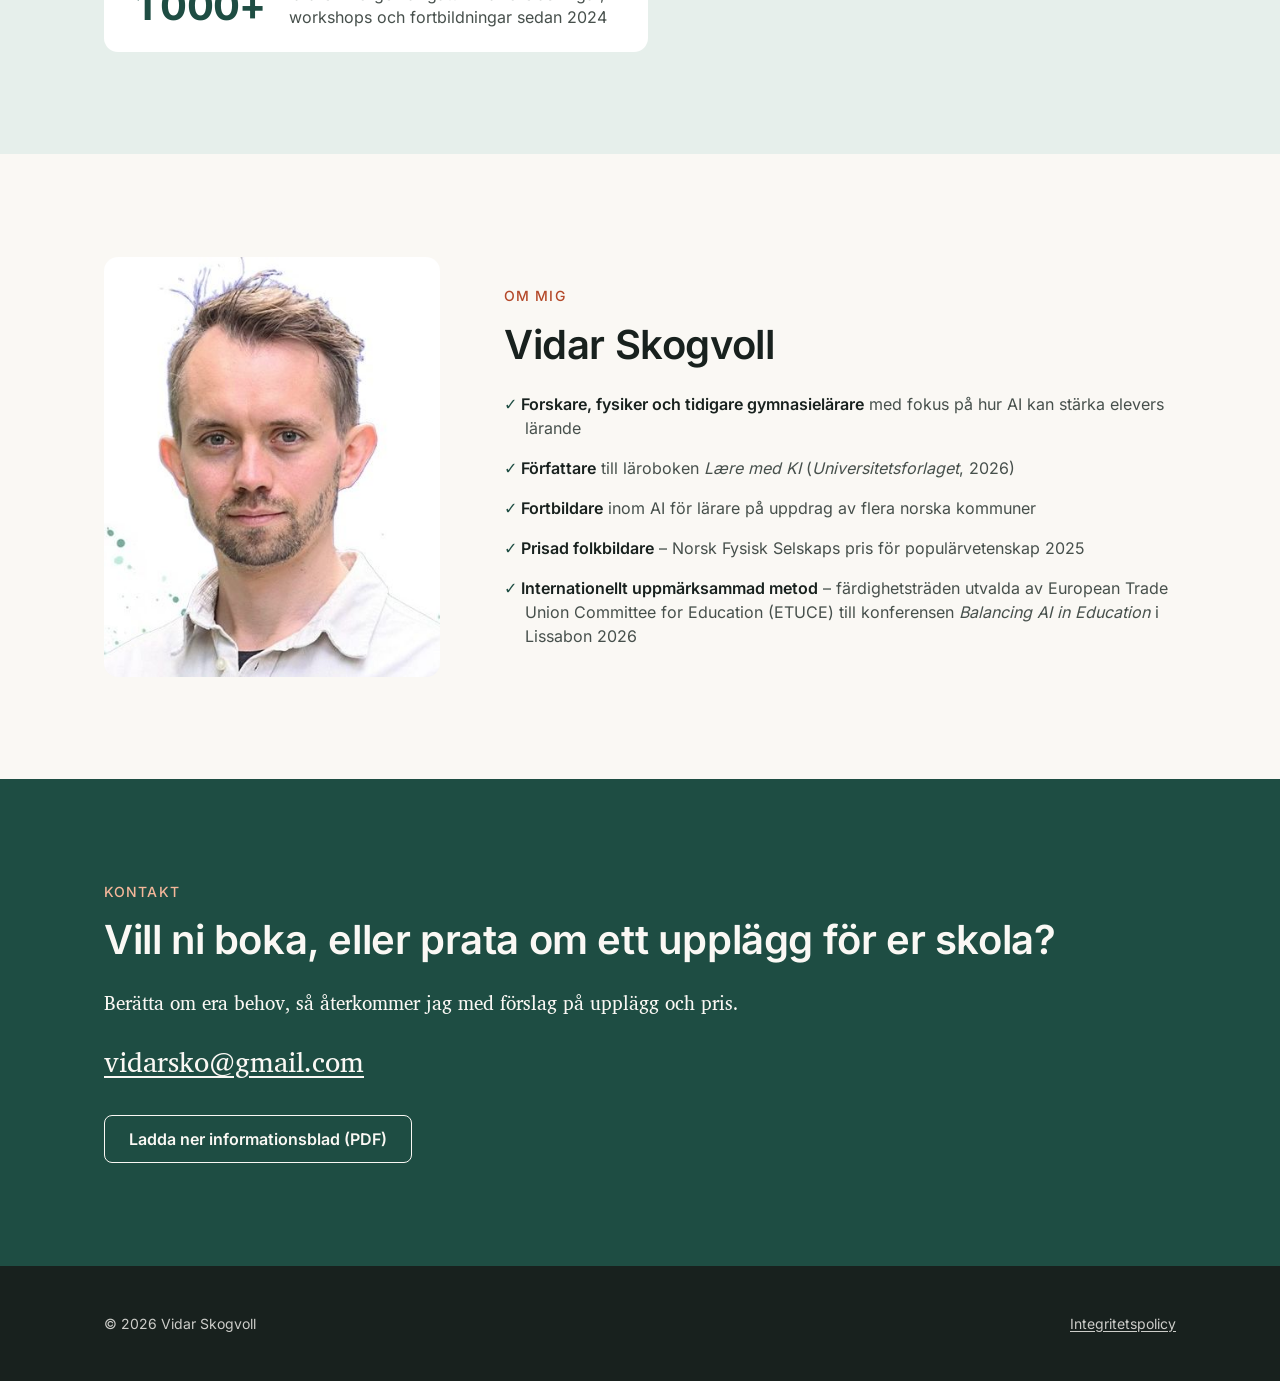
==== commit 7203e6d7: "Deploy from vidarsko/website_tavela_se_builder@4239f114596647c0c29e2585597bb3c01f54dbef" ====
--- a/index.html
+++ b/index.html
@@ -12,6 +12,9 @@
 
   <script src="/js/analytics.js"></script>
   <script src="/js/mail-link.js" defer></script>
+  <link rel="icon" href="/favicon.svg" type="image/svg+xml">
+  <link rel="icon" href="/favicon.ico" sizes="any">
+  <link rel="apple-touch-icon" href="/apple-touch-icon.png">
 </head>
 <body>
 
@@ -19,7 +22,7 @@
        than injected with JS like on aiskilltrees.com. Change one, change all. -->
   <header class="siteheader">
     <div class="siteheader__inner">
-      <a class="wordmark" href="/">Vidar Skogvoll <span class="wordmark__brand">Tavela</span></a>
+      <a class="wordmark" href="/"><img class="wordmark__logo" src="/favicon.svg" alt="" width="40" height="40">Vidar Skogvoll <span class="wordmark__brand">Tavela</span></a>
       <nav class="sitenav" aria-label="Huvudmeny">
         <a href="/#erbjudanden">Erbjudanden</a>
         <a href="/#om-mig">Om mig</a>
--- a/css/components.css
+++ b/css/components.css
@@ -26,9 +26,13 @@
 }
 
 /* Vidar's name is the big one, Tavela the small mark beside it (Pauline's
-   point that a school books him, not a brand). Text until there is a logo;
-   the dot is the accent, nothing more. */
+   point that a school books him, not a brand). The logo is the favicon's
+   easel (from 2026-11-22), sitting before the name; the dot is the accent,
+   nothing more. */
 .wordmark {
+  display: inline-flex;
+  align-items: baseline;
+  gap: 0.45em;
   font-family: var(--font-sans);
   font-size: var(--step-l);
   font-weight: 700;
@@ -37,12 +41,17 @@
   text-decoration: none;
 }
 .wordmark:hover { color: var(--primary-strong); }
+.wordmark__logo {
+  align-self: center;
+  width: 1.5em;
+  height: 1.5em;
+  flex-shrink: 0;
+}
 .wordmark__brand {
   font-size: var(--step-s);
   font-weight: 600;
   letter-spacing: 0;
   color: var(--ink-3);
-  margin-left: 0.35em;
 }
 .wordmark__brand::after { content: "."; color: var(--accent); }
 
